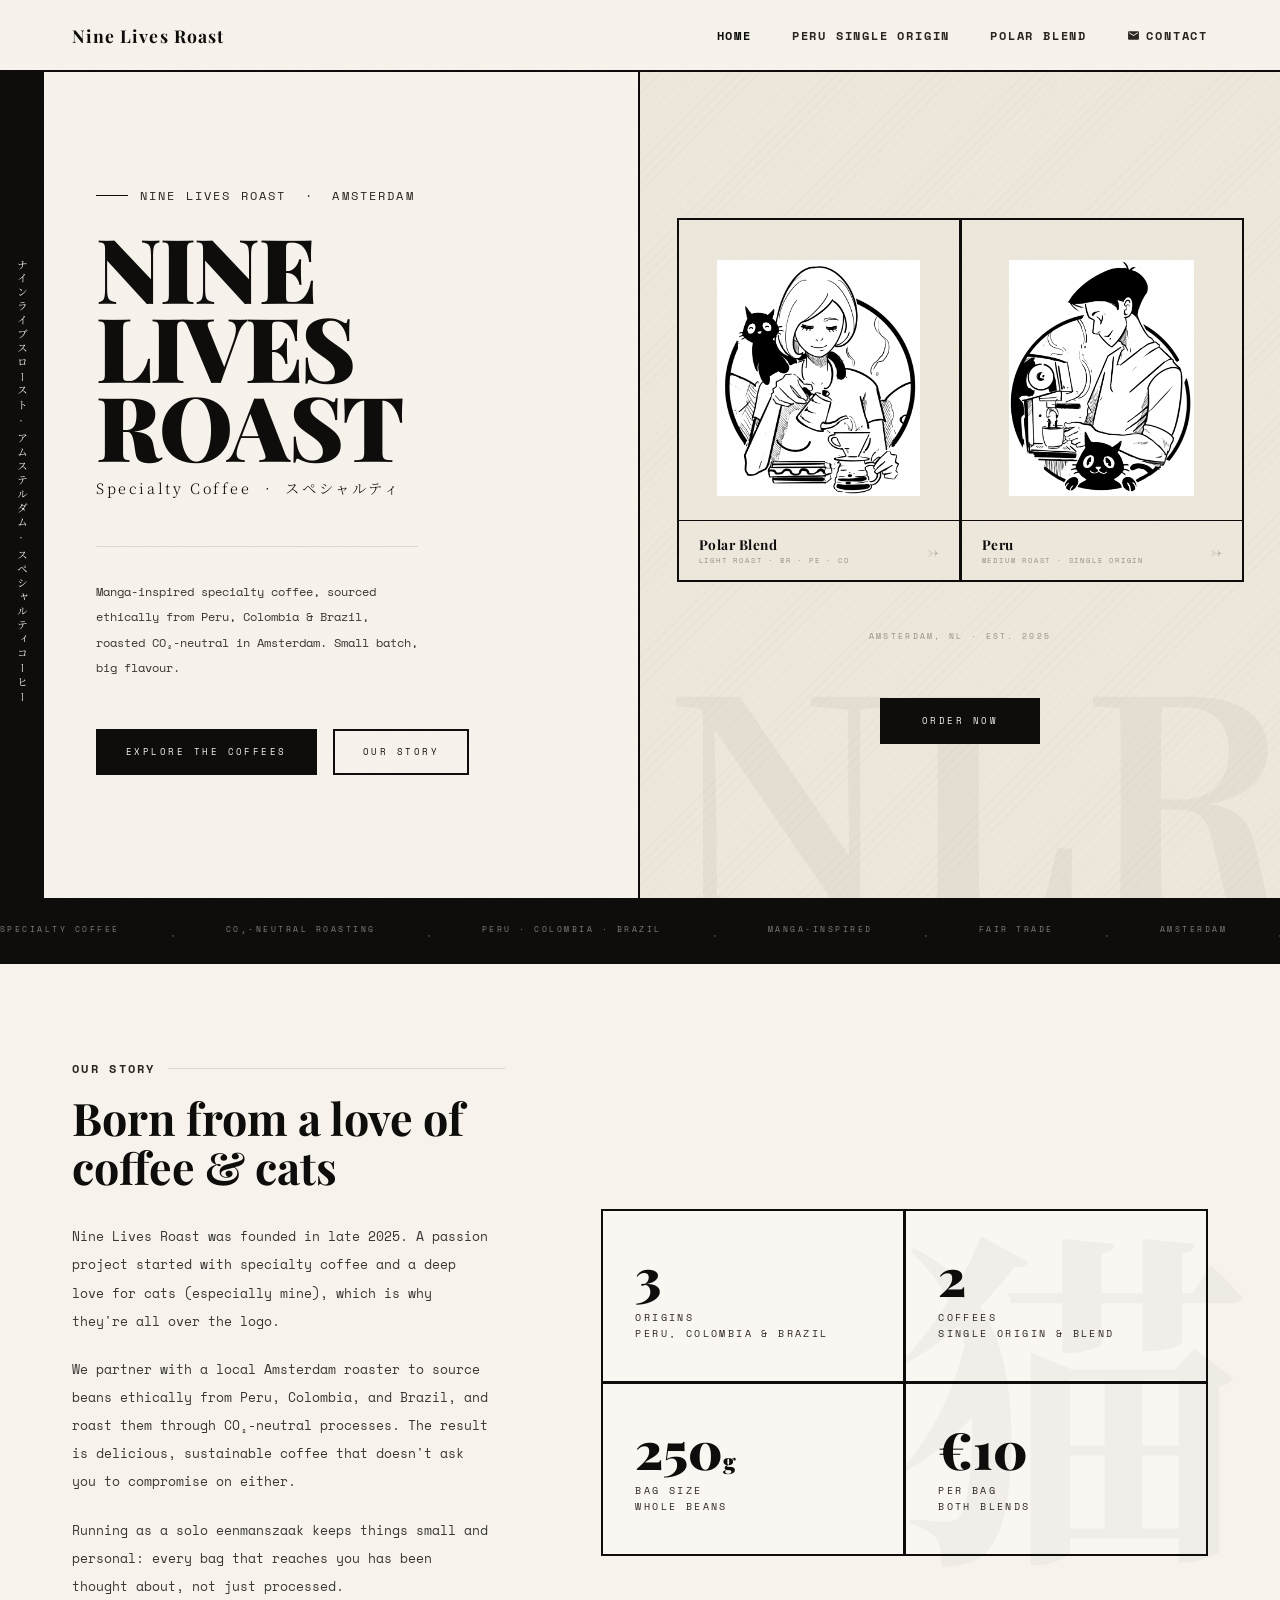
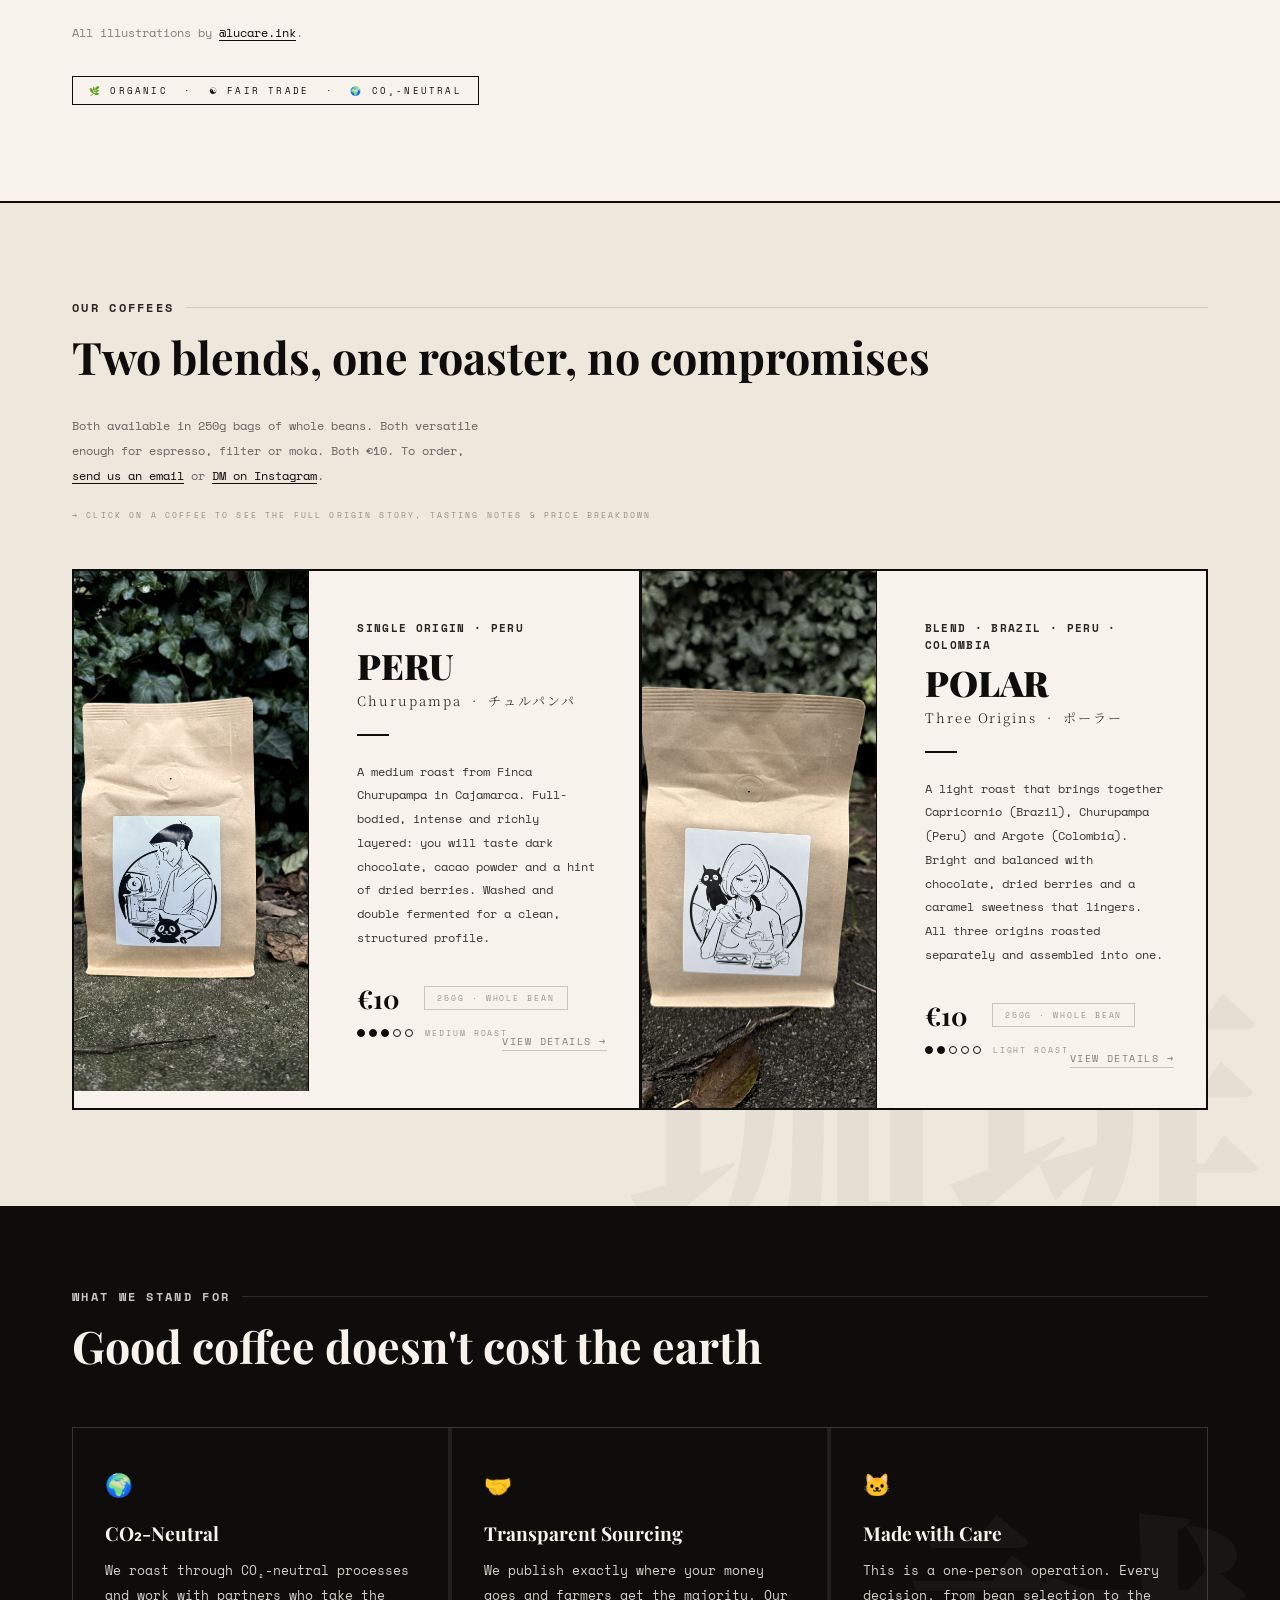
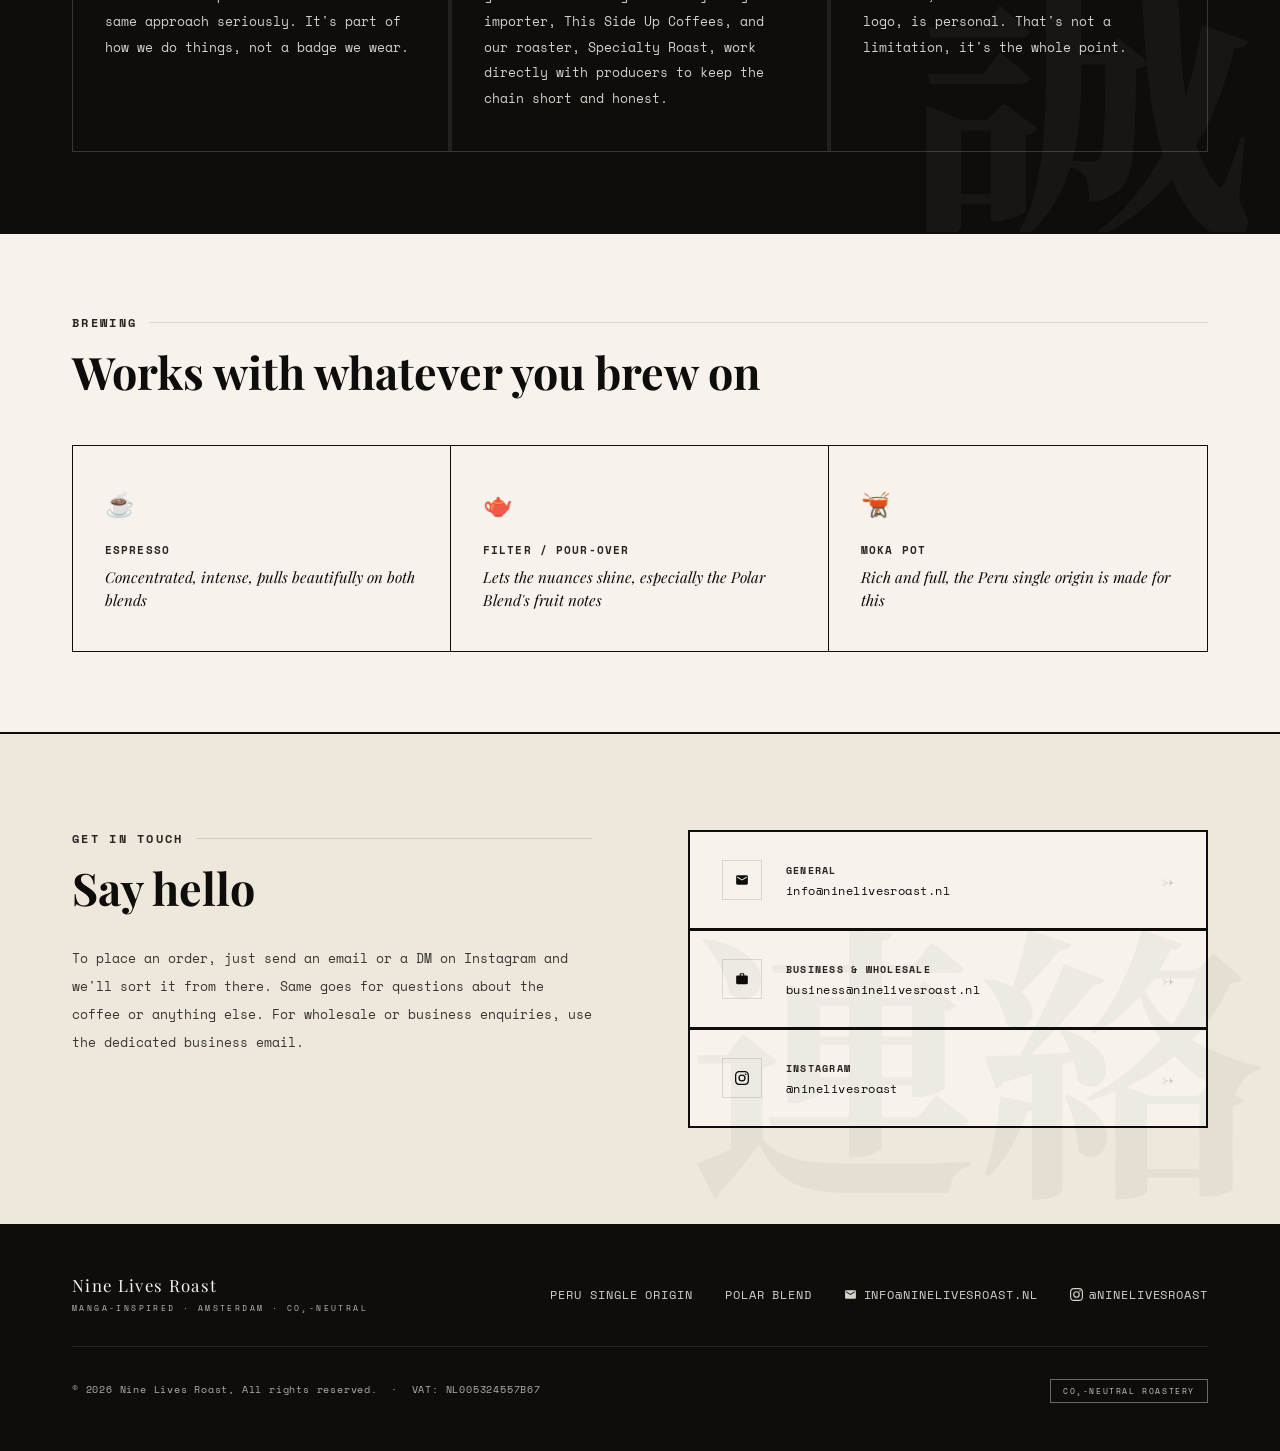
==== index.html @ 4fb57a5f "First resources and website pages" ====
<!DOCTYPE html>
<html lang="en">
<head>
  <meta charset="UTF-8" />
  <meta name="viewport" content="width=device-width, initial-scale=1.0" />
  <title>Nine Lives Roast — Specialty Coffee · Amsterdam</title>
  <link href="https://fonts.googleapis.com/css2?family=Playfair+Display:ital,wght@0,700;0,900;1,700&family=Space+Mono:wght@400;700&family=Noto+Serif+JP:wght@300;400;700&display=swap" rel="stylesheet" />
  <style>
    :root {
      --ink:        #0f0d0b;
      --ink-mid:    #2a2520;
      --paper:      #f7f3ec;
      --paper-warm: #ede7dc;
      --panel-bg:   #faf7f2;
      --rule-lt:    rgba(15,13,11,.12);
      --muted:      rgba(15,13,11,.4);
    }

    *, *::before, *::after { box-sizing: border-box; margin: 0; padding: 0; }

    html { scroll-behavior: smooth; }

    body {
      background: var(--paper);
      color: var(--ink);
      font-family: "Space Mono", monospace;
      overflow-x: hidden;
    }

    /* grain overlay */
    body::after {
      content: "";
      position: fixed; inset: 0; pointer-events: none; z-index: 9999;
      background-image: url("data:image/svg+xml,%3Csvg viewBox='0 0 300 300' xmlns='http://www.w3.org/2000/svg'%3E%3Cfilter id='n'%3E%3CfeTurbulence type='fractalNoise' baseFrequency='0.75' numOctaves='4' stitchTiles='stitch'/%3E%3C/filter%3E%3Crect width='100%25' height='100%25' filter='url(%23n)' opacity='0.04'/%3E%3C/svg%3E");
      opacity: .5; mix-blend-mode: multiply;
    }

    /* ══════════════════════════════════
       NAV
    ══════════════════════════════════ */
    nav {
      position: fixed; top: 0; left: 0; right: 0;
      z-index: 1000;
      background: var(--paper);
      border-bottom: 2px solid var(--ink);
      display: flex; align-items: center; justify-content: space-between;
      padding: 0 4.5rem;
      height: 4.5rem;
    }
    .nav-brand {
      font-family: "Playfair Display", serif;
      font-size: 1.1rem; font-weight: 700;
      letter-spacing: .06em; color: var(--ink);
      text-decoration: none;
    }
    .nav-links {
      display: flex; gap: 2.5rem; align-items: center;
    }
    .nav-link {
      font-size: .75rem; letter-spacing: .15em;
      text-transform: uppercase; color: var(--ink-mid);
      font-weight: 700;
      text-decoration: none;
      transition: color .2s;
      display: flex; align-items: center; gap: .4rem;
    }
    .nav-link:hover { color: var(--ink); }
    .nav-link.active { color: var(--ink); }
    .nav-link svg { width: 13px; height: 13px; fill: currentColor; }

    /* ══════════════════════════════════
       HERO
    ══════════════════════════════════ */
    .hero {
      margin-top: 4rem;
      position: relative;
      min-height: calc(100vh - 4rem);
      display: grid;
      grid-template-columns: 1fr 1fr;
      overflow: hidden;
      border-bottom: 2px solid var(--ink);
    }

    .hero-left {
      position: relative;
      background: var(--paper);
      display: flex;
      flex-direction: column;
      justify-content: center;
      padding: 5rem 3rem 5rem 6rem;
      z-index: 2;
      border-right: 2px solid var(--ink);
    }

    .jp-strip {
      position: absolute;
      top: 0; left: 0; bottom: 0;
      width: 2.75rem;
      background: var(--ink);
      display: flex;
      align-items: center;
      justify-content: center;
      writing-mode: vertical-rl;
      font-family: "Noto Serif JP", serif;
      font-size: .68rem;
      letter-spacing: .28em;
      color: var(--paper);
      z-index: 3;
    }

    .brand-tag {
      font-size: .75rem; letter-spacing: .18em;
      text-transform: uppercase;
      color: var(--ink-mid);
      display: flex; align-items: center; gap: .75rem;
      margin-bottom: 1.5rem;
    }
    .brand-tag::before {
      content: "";
      display: inline-block;
      width: 2rem; height: 1px;
      background: var(--ink);
    }

    .hero-title {
      font-family: "Playfair Display", serif;
      font-size: clamp(3.5rem, 7vw, 6.5rem);
      font-weight: 900;
      line-height: .88;
      letter-spacing: -.02em;
      color: var(--ink);
      margin-bottom: .75rem;
    }

    .hero-subtitle {
      font-family: "Noto Serif JP", serif;
      font-size: .9rem;
      font-weight: 300;
      color: var(--ink);
      letter-spacing: .18em;
      margin-bottom: 3rem;
    }

    .hero-intro {
      font-size: .76rem;
      line-height: 2.1;
      color: rgba(15,13,11,.82);
      max-width: 46ch;
      margin-bottom: 3rem;
      border-top: 1px solid var(--rule-lt);
      padding-top: 2rem;
    }

    .hero-cta-row {
      display: flex; gap: 1rem; align-items: center;
    }
    .btn-primary {
      display: inline-flex; align-items: center; gap: .5rem;
      background: var(--ink); color: var(--paper);
      font-family: "Space Mono", monospace;
      font-size: .55rem; letter-spacing: .28em;
      text-transform: uppercase; text-decoration: none;
      padding: .9rem 1.75rem;
      transition: background .2s, color .2s;
      border: 2px solid var(--ink);
    }
    .btn-primary:hover { background: transparent; color: var(--ink); }
    .btn-secondary {
      display: inline-flex; align-items: center; gap: .5rem;
      background: transparent; color: var(--ink);
      font-family: "Space Mono", monospace;
      font-size: .55rem; letter-spacing: .28em;
      text-transform: uppercase; text-decoration: none;
      padding: .9rem 1.75rem;
      transition: background .2s, color .2s;
      border: 2px solid var(--ink);
    }
    .btn-secondary:hover { background: var(--ink); color: var(--paper); }

    /* hero right — logo display */
    .hero-right {
      position: relative;
      background: var(--paper-warm);
      display: flex;
      align-items: center;
      justify-content: center;
      overflow: hidden;
    }
    .hero-right::after {
      content: "";
      position: absolute; inset: 0;
      background: repeating-linear-gradient(
        -45deg,
        transparent, transparent 6px,
        rgba(15,13,11,.02) 6px, rgba(15,13,11,.02) 7px
      );
      pointer-events: none;
    }
    .hero-logo-wrap {
      position: relative; z-index: 2;
      display: flex; flex-direction: column;
      align-items: center; gap: 3rem;
    }
    .logo-pair {
      display: flex; gap: 3px;
      background: var(--ink);
      border: 2px solid var(--ink);
    }
    .logo-cell {
      background: var(--paper-warm);
      display: flex; flex-direction: column;
      align-items: center;
      width: 280px;
    }
    .logo-cell-img {
      padding: 2.5rem 2rem 1.5rem;
      display: flex; align-items: center; justify-content: center;
      width: 100%; height: 300px;
    }
    .logo-cell img {
      width: 100%; height: 100%;
      object-fit: contain;
      filter: contrast(1.1);
    }
    .logo-cell-footer {
      width: 100%;
      border-top: 1.5px solid var(--ink);
      padding: .85rem 1.25rem;
      display: flex; align-items: center; justify-content: space-between;
      text-decoration: none;
      background: var(--paper-warm);
      transition: background .2s;
    }
    .logo-cell-footer:hover { background: var(--paper); }
    .logo-cell-name {
      font-family: "Playfair Display", serif;
      font-size: .85rem; font-weight: 700;
      color: var(--ink); letter-spacing: .04em;
    }
    .logo-cell-sub {
      font-size: .45rem; letter-spacing: .25em;
      text-transform: uppercase; color: var(--muted);
      margin-top: .15rem;
    }
    .logo-cell-arrow {
      font-family: "Playfair Display", serif;
      font-size: 1.1rem; color: rgba(15,13,11,.25);
      transition: color .2s, transform .2s;
    }
    .logo-cell-footer:hover .logo-cell-arrow { color: var(--ink); transform: translateX(3px); }
    .hero-stamp {
      font-size: .48rem; letter-spacing: .3em;
      text-transform: uppercase; color: var(--muted);
      text-align: center;
    }

    /* big background text */
    .hero-bg-text {
      position: absolute;
      bottom: -2rem; right: -1rem;
      font-family: "Noto Serif JP", serif;
      font-size: 18rem; font-weight: 700;
      color: rgba(15,13,11,.04);
      line-height: 1; pointer-events: none;
      white-space: nowrap;
    }

    /* ══════════════════════════════════
       PHILOSOPHY STRIP
    ══════════════════════════════════ */
    .philosophy-strip {
      background: var(--ink);
      border-bottom: 2px solid var(--ink);
      overflow: hidden;
      white-space: nowrap;
      padding: .9rem 0;
      position: relative;
    }
    .marquee-track {
      display: inline-flex; gap: 3rem;
      animation: marquee 22s linear infinite;
    }
    .marquee-item {
      font-size: .52rem; letter-spacing: .3em;
      text-transform: uppercase;
      color: rgba(247,243,236,.5);
      flex-shrink: 0;
    }
    .marquee-dot {
      color: rgba(247,243,236,.2);
    }
    @keyframes marquee {
      from { transform: translateX(0); }
      to   { transform: translateX(-50%); }
    }

    /* ══════════════════════════════════
       ABOUT SECTION
    ══════════════════════════════════ */
    .about-section {
      background: var(--paper);
      padding: 6rem 4.5rem;
      display: grid;
      grid-template-columns: 1fr 1.4fr;
      gap: 6rem; align-items: center;
      border-bottom: 2px solid var(--ink);
      position: relative; overflow: hidden;
    }
    .about-section::before {
      content: "猫";
      position: absolute; right: 2rem; top: 50%;
      transform: translateY(-50%);
      font-family: "Noto Serif JP", serif;
      font-size: 22rem; font-weight: 700;
      color: rgba(15,13,11,.035);
      pointer-events: none; line-height: 1;
    }
    .section-eyebrow {
      font-size: .72rem; letter-spacing: .2em; text-transform: uppercase; color: var(--ink-mid); font-weight: 700;
      margin-bottom: 1rem;
      display: flex; align-items: center; gap: .75rem;
    }
    .section-eyebrow::after {
      content: ""; flex: 1; height: 1px;
      background: var(--rule-lt);
    }
    .section-title {
      font-family: "Playfair Display", serif;
      font-size: clamp(1.8rem, 3.5vw, 3rem);
      font-weight: 700;
      color: var(--ink);
      margin-bottom: 2rem;
      line-height: 1.1;
    }
    .about-text p {
      font-size: .8rem; line-height: 2.2;
      color: rgba(15,13,11,.82); max-width: 52ch;
    }
    .about-text p + p { margin-top: 1.25rem; }
    .about-badge {
      display: inline-flex; gap: .5rem; align-items: center;
      border: 1.5px solid var(--ink);
      padding: .45rem 1rem;
      font-size: .55rem; letter-spacing: .25em;
      text-transform: uppercase; color: var(--ink); margin-top: 2rem;
    }

    /* stats panel */
    .about-stats {
      display: grid;
      grid-template-columns: 1fr 1fr;
      gap: 3px;
      background: var(--ink);
      border: 2px solid var(--ink);
    }
    .stat-cell {
      background: var(--panel-bg);
      padding: 2.5rem 2rem;
      transition: background .2s;
    }
    .stat-cell:hover { background: var(--paper-warm); }
    .stat-num {
      font-family: "Playfair Display", serif;
      font-size: 3.2rem; font-weight: 900;
      color: var(--ink); line-height: 1; margin-bottom: .5rem;
    }
    .stat-num span { font-size: 1.4rem; }
    .stat-label {
      font-size: .52rem; letter-spacing: .25em;
      text-transform: uppercase; color: var(--ink-mid); line-height: 1.6; font-size: .6rem;
    }

    /* ══════════════════════════════════
       PRODUCTS SECTION
    ══════════════════════════════════ */
    .products-section {
      background: var(--paper-warm);
      padding: 6rem 4.5rem;
      border-bottom: 2px solid var(--ink);
      position: relative; overflow: hidden;
    }
    .products-section::before {
      content: "珈琲";
      position: absolute; right: 1rem; bottom: -3rem;
      font-family: "Noto Serif JP", serif;
      font-size: 20rem; font-weight: 700;
      color: rgba(15,13,11,.04);
      pointer-events: none; line-height: 1;
    }
    .products-grid {
      display: grid;
      grid-template-columns: 1fr 1fr;
      gap: 3px;
      background: var(--ink);
      border: 2px solid var(--ink);
      margin-top: 3rem;
    }
    .product-card {
      background: var(--paper);
      transition: background .2s;
      text-decoration: none; color: inherit;
      display: block;
      position: relative; overflow: hidden;
    }
    .product-card:hover { background: var(--panel-bg); }
    .product-card-inner {
      display: grid;
      grid-template-columns: 1fr 1.4fr;
    }
    .product-bag {
      border-right: 1.5px solid var(--ink);
      overflow: hidden;
    }
    .product-bag img {
      width: 100%; height: 100%;
      object-fit: cover;
      filter: saturate(0.7) sepia(0.3) contrast(1.1) brightness(1.0);
      display: block;
      transition: transform 6s ease;
    }
    .product-card:hover .product-bag img { transform: scale(1.04); }
    .product-info {
      padding: 3rem 2.5rem 3rem 3rem;
      position: relative;
    }
    .product-info::after {
      content: "View details →";
      position: absolute; bottom: 2.5rem; right: 2rem;
      font-family: "Space Mono", monospace;
      font-size: .6rem; letter-spacing: .15em;
      text-transform: uppercase;
      color: rgba(15,13,11,.5);
      border-bottom: 1.5px solid rgba(15,13,11,.2);
      padding-bottom: 2px;
      transition: color .2s, transform .2s, border-color .2s;
    }
    .product-card:hover .product-info::after { color: var(--ink); transform: translateX(4px); border-color: var(--ink); }
    .product-label {
      font-size: .7rem; letter-spacing: .12em;
      text-transform: uppercase; color: var(--ink-mid); margin-bottom: .75rem; font-weight: 700;
    }
    .product-name {
      font-family: "Playfair Display", serif;
      font-size: 2.2rem; font-weight: 900;
      color: var(--ink); line-height: 1; margin-bottom: .5rem;
    }
    .product-sub {
      font-family: "Noto Serif JP", serif;
      font-size: .82rem; font-weight: 300;
      color: var(--ink-mid); letter-spacing: .15em; margin-bottom: 1.5rem;
    }
    .product-divider {
      width: 2rem; height: 2px;
      background: var(--ink); margin-bottom: 1.5rem;
    }
    .product-desc {
      font-size: .74rem; line-height: 2.0;
      color: rgba(15,13,11,.82); max-width: 40ch; margin-bottom: 2rem;
    }
    .product-meta-row {
      display: flex; gap: 1.5rem; align-items: center;
    }
    .product-price {
      font-family: "Playfair Display", serif;
      font-size: 1.6rem; font-weight: 700; color: var(--ink);
    }
    .product-tag {
      font-size: .48rem; letter-spacing: .25em;
      text-transform: uppercase; color: var(--muted);
      border: 1px solid rgba(15,13,11,.2);
      padding: .3rem .75rem;
    }
    .roast-pip {
      display: inline-flex; gap: 4px; align-items: center; margin-top: .75rem;
    }
    .pip {
      width: 8px; height: 8px; border-radius: 50%;
      border: 1.5px solid var(--ink);
    }
    .pip.filled { background: var(--ink); }
    .roast-label {
      font-size: .48rem; letter-spacing: .25em;
      text-transform: uppercase; color: var(--muted);
      margin-left: .5rem;
    }

    /* ══════════════════════════════════
       VALUES STRIP (dark)
    ══════════════════════════════════ */
    .values-section {
      background: var(--ink);
      padding: 5rem 4.5rem;
      border-bottom: 2px solid var(--ink);
      position: relative; overflow: hidden;
    }
    .values-section::before {
      content: "誠";
      position: absolute; right: 1.5rem; bottom: -5rem;
      font-family: "Noto Serif JP", serif;
      font-size: 22rem; font-weight: 700;
      color: rgba(247,243,236,.04); pointer-events: none;
    }
    .values-section .section-eyebrow { color: rgba(247,243,236,.8); }
    .values-section .section-eyebrow::after { background: rgba(247,243,236,.12); }
    .values-section .section-title { color: var(--paper); margin-bottom: 3.5rem; }
    .values-grid {
      display: grid;
      grid-template-columns: repeat(3, 1fr);
      gap: 3px;
      background: rgba(247,243,236,.08);
      border: 1px solid rgba(247,243,236,.1);
    }
    .value-cell {
      background: var(--ink);
      padding: 2.5rem 2rem;
      border-right: 1px solid rgba(247,243,236,.08);
      transition: background .2s;
    }
    .value-cell:last-child { border-right: none; }
    .value-cell:hover { background: rgba(247,243,236,.04); }
    .value-icon {
      font-size: 1.4rem; margin-bottom: 1.2rem; display: block;
    }
    .value-name {
      font-family: "Playfair Display", serif;
      font-size: 1.2rem; font-weight: 700;
      color: var(--paper); margin-bottom: .75rem;
    }
    .value-desc {
      font-size: .8rem; line-height: 2.0;
      color: rgba(247,243,236,.85);
    }

    /* ══════════════════════════════════
       METHODS SECTION
    ══════════════════════════════════ */
    .methods-section {
      background: var(--paper);
      padding: 5rem 4.5rem;
      border-bottom: 2px solid var(--ink);
    }
    .methods-grid {
      display: grid;
      grid-template-columns: repeat(3, 1fr);
      border: 1.5px solid var(--ink);
      margin-top: 3rem;
    }
    .method-card {
      padding: 2.5rem 2rem;
      border-right: 1.5px solid var(--ink);
      transition: background .2s;
    }
    .method-card:last-child { border-right: none; }
    .method-card:hover { background: var(--paper-warm); }
    .method-icon { font-size: 1.5rem; margin-bottom: 1.2rem; display: block; }
    .method-name {
      font-size: .7rem; letter-spacing: .1em; text-transform: uppercase; color: var(--ink-mid); margin-bottom: .5rem; font-weight: 700;
    }
    .method-desc {
      font-family: "Playfair Display", serif;
      font-style: italic; font-size: .95rem;
      color: var(--ink); line-height: 1.5;
    }

    /* ══════════════════════════════════
       CONTACT SECTION
    ══════════════════════════════════ */
    .contact-section {
      background: var(--paper-warm);
      padding: 6rem 4.5rem;
      display: grid;
      grid-template-columns: 1fr 1fr;
      gap: 6rem; align-items: start;
      border-bottom: 2px solid var(--ink);
      position: relative; overflow: hidden;
    }
    .contact-section::before {
      content: "連絡";
      position: absolute; right: 1rem; bottom: -2rem;
      font-family: "Noto Serif JP", serif;
      font-size: 18rem; font-weight: 700;
      color: rgba(15,13,11,.04); pointer-events: none;
    }
    .contact-text p {
      font-size: .8rem; line-height: 2.2;
      color: rgba(15,13,11,.82);
    }
    .contact-links {
      display: flex; flex-direction: column; gap: 3px;
      background: var(--ink);
      border: 2px solid var(--ink);
    }
    .contact-link-row {
      background: var(--paper);
      padding: 1.75rem 2rem;
      display: flex; align-items: center; gap: 1.5rem;
      text-decoration: none; color: inherit;
      transition: background .2s;
    }
    .contact-link-row:hover { background: var(--panel-bg); }
    .contact-link-icon {
      width: 2.5rem; height: 2.5rem;
      display: flex; align-items: center; justify-content: center;
      border: 1.5px solid var(--rule-lt);
      flex-shrink: 0;
    }
    .contact-link-icon svg { width: 14px; height: 14px; fill: var(--ink); }
    .contact-link-label {
      font-size: .65rem; letter-spacing: .12em;
      text-transform: uppercase; color: var(--ink-mid); margin-bottom: .25rem; font-weight: 700;
    }
    .contact-link-val {
      font-size: .72rem; color: var(--ink); letter-spacing: .04em;
    }
    .contact-link-arrow {
      margin-left: auto;
      font-family: "Playfair Display", serif;
      font-size: 1.2rem; color: rgba(15,13,11,.2);
      transition: color .2s, transform .2s;
    }
    .contact-link-row:hover .contact-link-arrow { color: var(--ink); transform: translateX(4px); }

    /* ══════════════════════════════════
       FOOTER
    ══════════════════════════════════ */
    footer {
      background: var(--ink);
      padding: 3rem 4.5rem;
    }
    .footer-top {
      display: flex;
      justify-content: space-between;
      align-items: center;
      padding-bottom: 2rem;
      border-bottom: 1px solid rgba(247,243,236,.1);
      margin-bottom: 2rem;
    }
    .footer-brand {
      font-family: "Playfair Display", serif;
      font-size: 1.05rem;
      letter-spacing: .08em;
      color: var(--paper);
    }
    .footer-sub {
      font-size: .5rem; letter-spacing: .3em;
      text-transform: uppercase;
      color: rgba(247,243,236,.75); margin-top: .35rem;
    }
    .footer-links {
      display: flex; gap: 2rem; align-items: center;
    }
    .footer-link {
      font-size: .72rem; letter-spacing: .08em;
      color: rgba(247,243,236,.85);
      text-decoration: none;
      display: flex; align-items: center; gap: .4rem;
      transition: color .2s;
      text-transform: uppercase;
    }
    .footer-link:hover { color: var(--paper); }
    .footer-link svg { width: 13px; height: 13px; fill: currentColor; flex-shrink: 0; }
    .footer-bottom {
      display: flex;
      justify-content: space-between;
      align-items: center;
    }
    .footer-legal {
      font-size: .5rem; letter-spacing: .08em;
      color: rgba(247,243,236,.7); line-height: 1.9; font-size: .62rem;
    }
    .co2-badge {
      font-size: .5rem; letter-spacing: .2em;
      text-transform: uppercase;
      color: rgba(247,243,236,.8);
      border: 1px solid rgba(247,243,236,.4);
      padding: .3rem .75rem;
    }

    /* ══════════════════════════════════
       RESPONSIVE
    ══════════════════════════════════ */
    @media (max-width: 900px) {
      nav { padding: 0 1.5rem; }
      .hero { grid-template-columns: 1fr; min-height: auto; }
      .hero-right { height: 70vw; }
      .hero-left { padding: 3rem 2rem 3rem 4.5rem; border-right: none; border-bottom: 2px solid var(--ink); }
      .logo-pair { flex-direction: column; }
      .logo-cell { width: 100%; height: 200px; }
      .about-section { grid-template-columns: 1fr; gap: 3rem; padding: 4rem 2rem; }
      .about-stats { grid-template-columns: 1fr 1fr; }
      .products-grid { grid-template-columns: 1fr; }
      .values-grid { grid-template-columns: 1fr; }
      .values-section { padding: 4rem 2rem; }
      .value-cell { border-right: none; border-bottom: 1px solid rgba(247,243,236,.08); }
      .methods-section { padding: 4rem 2rem; }
      .methods-grid { grid-template-columns: 1fr; }
      .method-card { border-right: none; border-bottom: 1.5px solid var(--ink); }
      .method-card:last-child { border-bottom: none; }
      .contact-section { grid-template-columns: 1fr; gap: 3rem; padding: 4rem 2rem; }
      .products-section { padding: 4rem 2rem; }
      .footer-top { flex-direction: column; gap: 1.5rem; text-align: center; }
      .footer-bottom { flex-direction: column; gap: 1rem; text-align: center; }
    }

    /* ══════════════════════════════════
       ANIMATIONS
    ══════════════════════════════════ */
    @keyframes fadeUp {
      from { opacity: 0; transform: translateY(20px); }
      to   { opacity: 1; transform: translateY(0); }
    }
    .hero-left > * { animation: fadeUp .7s ease both; }
    .hero-left > *:nth-child(1) { animation-delay: .05s; }
    .hero-left > *:nth-child(2) { animation-delay: .15s; }
    .hero-left > *:nth-child(3) { animation-delay: .25s; }
    .hero-left > *:nth-child(4) { animation-delay: .38s; }
    .hero-left > *:nth-child(5) { animation-delay: .5s; }
    .hero-left > *:nth-child(6) { animation-delay: .62s; }
  </style>
</head>
<body>

<!-- ═══ NAV ═════════════════════════════════════════════ -->
<nav>
  <a href="index.html" class="nav-brand">Nine Lives Roast</a>
  <div class="nav-links">
    <a href="index.html" class="nav-link active">Home</a>
    <a href="nlr-peru-passport.html" class="nav-link">Peru Single Origin</a>
    <a href="nlr-polar-blend.html" class="nav-link">Polar Blend</a>
    <a href="#contact" class="nav-link">
      <svg viewBox="0 0 24 24"><path d="M20 4H4c-1.1 0-2 .9-2 2v12c0 1.1.9 2 2 2h16c1.1 0 2-.9 2-2V6c0-1.1-.9-2-2-2zm0 4l-8 5-8-5V6l8 5 8-5v2z"/></svg>
      Contact
    </a>
  </div>
</nav>

<!-- ═══ HERO ═════════════════════════════════════════════ -->
<section class="hero">
  <div class="jp-strip">ナインライブスロースト · アムステルダム · スペシャルティコーヒー</div>

  <div class="hero-left">
    <div class="brand-tag">Nine Lives Roast &nbsp;·&nbsp; Amsterdam</div>
    <h1 class="hero-title">NINE<br>LIVES<br>ROAST</h1>
    <p class="hero-subtitle">Specialty Coffee &nbsp;·&nbsp; スペシャルティ</p>

    <p class="hero-intro">
      Manga-inspired specialty coffee, sourced ethically from Peru, Colombia & Brazil,
      roasted CO₂-neutral in Amsterdam. Small batch, big flavour.
    </p>

    <div class="hero-cta-row">
      <a href="#products" class="btn-primary">Explore the coffees</a>
      <a href="#about" class="btn-secondary">Our story</a>
    </div>
  </div>

  <div class="hero-right">
    <div class="hero-bg-text">NLR</div>
    <div class="hero-logo-wrap">
      <div class="logo-pair">
        <div class="logo-cell">
          <div class="logo-cell-img">
            <img src="label_lightroast.png" alt="Nine Lives Roast — Polar Blend label" />
          </div>
          <a href="#products" class="logo-cell-footer">
            <div>
              <div class="logo-cell-name">Polar Blend</div>
              <div class="logo-cell-sub">Light Roast · BR · PE · CO</div>
            </div>
            <span class="logo-cell-arrow">→</span>
          </a>
        </div>
        <div class="logo-cell">
          <div class="logo-cell-img">
            <img src="label_peru.png" alt="Nine Lives Roast — Peru label" />
          </div>
          <a href="#products" class="logo-cell-footer">
            <div>
              <div class="logo-cell-name">Peru</div>
              <div class="logo-cell-sub">Medium Roast · Single Origin</div>
            </div>
            <span class="logo-cell-arrow">→</span>
          </a>
        </div>
      </div>
      <div class="hero-stamp">Amsterdam, NL · Est. 2025</div>
      <a href="#contact" class="btn-primary" style="font-size:.55rem; letter-spacing:.28em; padding:.9rem 2.5rem; margin-top:.5rem;">Order now</a>
    </div>
  </div>
</section>

<!-- ═══ MARQUEE ══════════════════════════════════════════ -->
<div class="philosophy-strip">
  <div class="marquee-track">
    <!-- repeated for seamless loop -->
    <span class="marquee-item">Specialty Coffee</span>
    <span class="marquee-dot">·</span>
    <span class="marquee-item">CO₂-Neutral Roasting</span>
    <span class="marquee-dot">·</span>
    <span class="marquee-item">Peru · Colombia · Brazil</span>
    <span class="marquee-dot">·</span>
    <span class="marquee-item">Manga-Inspired</span>
    <span class="marquee-dot">·</span>
    <span class="marquee-item">Fair Trade</span>
    <span class="marquee-dot">·</span>
    <span class="marquee-item">Amsterdam</span>
    <span class="marquee-dot">·</span>
    <span class="marquee-item">Organic</span>
    <span class="marquee-dot">·</span>
    <span class="marquee-item">Small Batch</span>
    <span class="marquee-dot">·</span>
    <span class="marquee-item">スペシャルティコーヒー</span>
    <span class="marquee-dot">·</span>
    <span class="marquee-item">Specialty Coffee</span>
    <span class="marquee-dot">·</span>
    <span class="marquee-item">CO₂-Neutral Roasting</span>
    <span class="marquee-dot">·</span>
    <span class="marquee-item">Peru · Colombia · Brazil</span>
    <span class="marquee-dot">·</span>
    <span class="marquee-item">Manga-Inspired</span>
    <span class="marquee-dot">·</span>
    <span class="marquee-item">Fair Trade</span>
    <span class="marquee-dot">·</span>
    <span class="marquee-item">Amsterdam</span>
    <span class="marquee-dot">·</span>
    <span class="marquee-item">Organic</span>
    <span class="marquee-dot">·</span>
    <span class="marquee-item">Small Batch</span>
    <span class="marquee-dot">·</span>
    <span class="marquee-item">スペシャルティコーヒー</span>
    <span class="marquee-dot">·</span>
  </div>
</div>

<!-- ═══ ABOUT ════════════════════════════════════════════ -->
<section class="about-section" id="about">
  <div class="about-text">
    <div class="section-eyebrow">Our Story</div>
    <h2 class="section-title">Born from a love of coffee &amp; cats</h2>
    <p>Nine Lives Roast was founded in late 2025. A passion project started with specialty coffee and a deep love for cats (especially mine), which is why they're all over the logo.</p>
    <p>We partner with a local Amsterdam roaster to source beans ethically from Peru, Colombia, and Brazil, and roast them through CO₂-neutral processes. The result is delicious, sustainable coffee that doesn't ask you to compromise on either.</p>
    <p>Running as a solo eenmanszaak keeps things small and personal: every bag that reaches you has been thought about, not just processed.</p>
    <p style="font-size:.72rem; line-height:2.0; color:rgba(15,13,11,.5);">All illustrations by <a href="https://www.instagram.com/lucare.ink/" target="_blank" rel="noopener" style="color:var(--ink); text-decoration:underline; text-underline-offset:3px;">@lucare.ink</a>.</p>
    <div class="about-badge">🌿 Organic &nbsp;·&nbsp; ☯ Fair Trade &nbsp;·&nbsp; 🌍 CO₂-Neutral</div>
  </div>

  <div class="about-stats">
    <div class="stat-cell">
      <div class="stat-num">3<span></span></div>
      <div class="stat-label">Origins<br>Peru, Colombia &amp; Brazil</div>
    </div>
    <div class="stat-cell">
      <div class="stat-num">2<span></span></div>
      <div class="stat-label">Coffees<br>Single origin &amp; blend</div>
    </div>
    <div class="stat-cell">
      <div class="stat-num">250<span>g</span></div>
      <div class="stat-label">Bag size<br>Whole beans</div>
    </div>
    <div class="stat-cell">
      <div class="stat-num">€10<span></span></div>
      <div class="stat-label">Per bag<br>Both blends</div>
    </div>
  </div>
</section>

<!-- ═══ PRODUCTS ══════════════════════════════════════════ -->
<section class="products-section" id="products">
  <div class="section-eyebrow">Our Coffees</div>
  <h2 class="section-title">Two blends, one roaster, no compromises</h2>
  <p style="font-size:.78rem; line-height:2.0; color:rgba(15,13,11,.6); max-width:58ch;">Both available in 250g bags of whole beans. Both versatile enough for espresso, filter or moka. Both €10. To order, <a href="mailto:info@ninelivesroast.nl" style="color:var(--ink); text-decoration:underline; text-underline-offset:3px;">send us an email</a> or <a href="https://www.instagram.com/ninelivesroast" target="_blank" rel="noopener" style="color:var(--ink); text-decoration:underline; text-underline-offset:3px;">DM on Instagram</a>.</p>

  <div style="font-size:.48rem; letter-spacing:.28em; text-transform:uppercase; color:var(--muted); margin-top:1.25rem;">
    → Click on a coffee to see the full origin story, tasting notes &amp; price breakdown
  </div>

  <div class="products-grid">

    <a href="nlr-peru-passport-v6.html" class="product-card">
      <div class="product-card-inner">
        <div class="product-bag">
          <img src="peru_bag.jpeg" alt="Peru Single Origin bag" />
        </div>
        <div class="product-info">
          <div class="product-label">Single Origin · Peru</div>
          <div class="product-name">PERU</div>
          <div class="product-sub">Churupampa &nbsp;·&nbsp; チュルパンパ</div>
          <div class="product-divider"></div>
          <div class="product-desc">
            A medium roast from Finca Churupampa in Cajamarca. Full-bodied, intense and richly layered: you will taste
            dark chocolate, cacao powder and a hint of dried berries. Washed and double fermented
            for a clean, structured profile.
          </div>
          <div class="product-meta-row">
            <div class="product-price">€10</div>
            <div class="product-tag">250g · Whole Bean</div>
          </div>
          <div class="roast-pip">
            <span class="pip filled"></span>
            <span class="pip filled"></span>
            <span class="pip filled"></span>
            <span class="pip"></span>
            <span class="pip"></span>
            <span class="roast-label">Medium Roast</span>
          </div>
        </div>
      </div>
    </a>

    <a href="nlr-polar-blend-v6.html" class="product-card">
      <div class="product-card-inner">
        <div class="product-bag">
          <img src="polar_bag.jpeg" alt="Polar Blend bag" />
        </div>
        <div class="product-info">
          <div class="product-label">Blend · Brazil · Peru · Colombia</div>
          <div class="product-name">POLAR</div>
          <div class="product-sub">Three Origins &nbsp;·&nbsp; ポーラー</div>
          <div class="product-divider"></div>
          <div class="product-desc">
            A light roast that brings together Capricornio (Brazil), Churupampa (Peru) and Argote (Colombia).
            Bright and balanced with chocolate, dried berries and a caramel sweetness that lingers.
            All three origins roasted separately and assembled into one.
          </div>
          <div class="product-meta-row">
            <div class="product-price">€10</div>
            <div class="product-tag">250g · Whole Bean</div>
          </div>
          <div class="roast-pip">
            <span class="pip filled"></span>
            <span class="pip filled"></span>
            <span class="pip"></span>
            <span class="pip"></span>
            <span class="pip"></span>
            <span class="roast-label">Light Roast</span>
          </div>
        </div>
      </div>
    </a>

  </div>
</section>

<!-- ═══ VALUES ════════════════════════════════════════════ -->
<section class="values-section">
  <div class="section-eyebrow">What we stand for</div>
  <h2 class="section-title">Good coffee doesn't cost the earth</h2>
  <div class="values-grid">
    <div class="value-cell">
      <span class="value-icon">🌍</span>
      <div class="value-name">CO₂-Neutral</div>
      <div class="value-desc">We roast through CO₂-neutral processes and work with partners who take the same approach seriously. It's part of how we do things, not a badge we wear.</div>
    </div>
    <div class="value-cell">
      <span class="value-icon">🤝</span>
      <div class="value-name">Transparent Sourcing</div>
      <div class="value-desc">We publish exactly where your money goes and farmers get the majority. Our importer, This Side Up Coffees, and our roaster, Specialty Roast, work directly with producers to keep the chain short and honest.</div>
    </div>
    <div class="value-cell">
      <span class="value-icon">🐱</span>
      <div class="value-name">Made with Care</div>
      <div class="value-desc">This is a one-person operation. Every decision, from bean selection to the logo, is personal. That's not a limitation, it's the whole point.</div>
    </div>
  </div>
</section>

<!-- ═══ BREWING METHODS ═══════════════════════════════════ -->
<section class="methods-section">
  <div class="section-eyebrow">Brewing</div>
  <h2 class="section-title">Works with whatever you brew on</h2>
  <div class="methods-grid">
    <div class="method-card">
      <span class="method-icon">☕</span>
      <div class="method-name">Espresso</div>
      <div class="method-desc">Concentrated, intense, pulls beautifully on both blends</div>
    </div>
    <div class="method-card">
      <span class="method-icon">🫖</span>
      <div class="method-name">Filter / Pour-over</div>
      <div class="method-desc">Lets the nuances shine, especially the Polar Blend's fruit notes</div>
    </div>
    <div class="method-card">
      <span class="method-icon">🫕</span>
      <div class="method-name">Moka Pot</div>
      <div class="method-desc">Rich and full, the Peru single origin is made for this</div>
    </div>
  </div>
</section>

<!-- ═══ CONTACT ═══════════════════════════════════════════ -->
<section class="contact-section" id="contact">
  <div class="contact-text">
    <div class="section-eyebrow">Get in touch</div>
    <h2 class="section-title">Say hello</h2>
    <p>To place an order, just send an email or a DM on Instagram and we'll sort it from there. Same goes for questions about the coffee or anything else. For wholesale or business enquiries, use the dedicated business email.</p>
  </div>

  <div class="contact-links">

    <a href="mailto:info@ninelivesroast.nl" class="contact-link-row">
      <div class="contact-link-icon">
        <svg viewBox="0 0 24 24"><path d="M20 4H4c-1.1 0-2 .9-2 2v12c0 1.1.9 2 2 2h16c1.1 0 2-.9 2-2V6c0-1.1-.9-2-2-2zm0 4l-8 5-8-5V6l8 5 8-5v2z"/></svg>
      </div>
      <div>
        <div class="contact-link-label">General</div>
        <div class="contact-link-val">info@ninelivesroast.nl</div>
      </div>
      <span class="contact-link-arrow">→</span>
    </a>

    <a href="mailto:business@ninelivesroast.nl" class="contact-link-row">
      <div class="contact-link-icon">
        <svg viewBox="0 0 24 24"><path d="M20 6H16V4c0-1.11-.89-2-2-2h-4c-1.11 0-2 .89-2 2v2H4c-1.11 0-2 .89-2 2v11c0 1.11.89 2 2 2h16c1.11 0 2-.89 2-2V8c0-1.11-.89-2-2-2zm-6 0h-4V4h4v2z"/></svg>
      </div>
      <div>
        <div class="contact-link-label">Business &amp; Wholesale</div>
        <div class="contact-link-val">business@ninelivesroast.nl</div>
      </div>
      <span class="contact-link-arrow">→</span>
    </a>

    <a href="https://www.instagram.com/ninelivesroast" target="_blank" rel="noopener" class="contact-link-row">
      <div class="contact-link-icon">
        <svg viewBox="0 0 24 24"><path d="M12 2.163c3.204 0 3.584.012 4.85.07 3.252.148 4.771 1.691 4.919 4.919.058 1.265.069 1.645.069 4.849 0 3.205-.012 3.584-.069 4.849-.149 3.225-1.664 4.771-4.919 4.919-1.266.058-1.644.07-4.85.07-3.204 0-3.584-.012-4.849-.07-3.26-.149-4.771-1.699-4.919-4.92-.058-1.265-.07-1.644-.07-4.849 0-3.204.013-3.583.07-4.849.149-3.227 1.664-4.771 4.919-4.919 1.266-.057 1.645-.069 4.849-.069zM12 0C8.741 0 8.333.014 7.053.072 2.695.272.273 2.69.073 7.052.014 8.333 0 8.741 0 12c0 3.259.014 3.668.072 4.948.2 4.358 2.618 6.78 6.98 6.98C8.333 23.986 8.741 24 12 24c3.259 0 3.668-.014 4.948-.072 4.354-.2 6.782-2.618 6.979-6.98.059-1.28.073-1.689.073-4.948 0-3.259-.014-3.667-.072-4.947-.196-4.354-2.617-6.78-6.979-6.98C15.668.014 15.259 0 12 0zm0 5.838a6.162 6.162 0 100 12.324 6.162 6.162 0 000-12.324zM12 16a4 4 0 110-8 4 4 0 010 8zm6.406-11.845a1.44 1.44 0 100 2.881 1.44 1.44 0 000-2.881z"/></svg>
      </div>
      <div>
        <div class="contact-link-label">Instagram</div>
        <div class="contact-link-val">@ninelivesroast</div>
      </div>
      <span class="contact-link-arrow">→</span>
    </a>

  </div>
</section>

<!-- ═══ FOOTER ═══════════════════════════════════════════ -->
<footer>
  <div class="footer-top">
    <div>
      <div class="footer-brand">Nine Lives Roast</div>
      <div class="footer-sub">Manga-inspired · Amsterdam · CO₂-neutral</div>
    </div>
    <div class="footer-links">
      <a href="nlr-peru-passport-v6.html" class="footer-link">Peru Single Origin</a>
      <a href="nlr-polar-blend-v6.html" class="footer-link">Polar Blend</a>
      <a href="mailto:info@ninelivesroast.nl" class="footer-link">
        <svg viewBox="0 0 24 24"><path d="M20 4H4c-1.1 0-2 .9-2 2v12c0 1.1.9 2 2 2h16c1.1 0 2-.9 2-2V6c0-1.1-.9-2-2-2zm0 4l-8 5-8-5V6l8 5 8-5v2z"/></svg>
        info@ninelivesroast.nl
      </a>
      <a href="https://www.instagram.com/ninelivesroast" target="_blank" rel="noopener" class="footer-link">
        <svg viewBox="0 0 24 24"><path d="M12 2.163c3.204 0 3.584.012 4.85.07 3.252.148 4.771 1.691 4.919 4.919.058 1.265.069 1.645.069 4.849 0 3.205-.012 3.584-.069 4.849-.149 3.225-1.664 4.771-4.919 4.919-1.266.058-1.644.07-4.85.07-3.204 0-3.584-.012-4.849-.07-3.26-.149-4.771-1.699-4.919-4.92-.058-1.265-.07-1.644-.07-4.849 0-3.204.013-3.583.07-4.849.149-3.227 1.664-4.771 4.919-4.919 1.266-.057 1.645-.069 4.849-.069zM12 0C8.741 0 8.333.014 7.053.072 2.695.272.273 2.69.073 7.052.014 8.333 0 8.741 0 12c0 3.259.014 3.668.072 4.948.2 4.358 2.618 6.78 6.98 6.98C8.333 23.986 8.741 24 12 24c3.259 0 3.668-.014 4.948-.072 4.354-.2 6.782-2.618 6.979-6.98.059-1.28.073-1.689.073-4.948 0-3.259-.014-3.667-.072-4.947-.196-4.354-2.617-6.78-6.979-6.98C15.668.014 15.259 0 12 0zm0 5.838a6.162 6.162 0 100 12.324 6.162 6.162 0 000-12.324zM12 16a4 4 0 110-8 4 4 0 010 8zm6.406-11.845a1.44 1.44 0 100 2.881 1.44 1.44 0 000-2.881z"/></svg>
        @ninelivesroast
      </a>
    </div>
  </div>
  <div class="footer-bottom">
    <div class="footer-legal">
      © 2026 Nine Lives Roast, All rights reserved. &nbsp;·&nbsp; VAT: NL005324557B67
    </div>
    <div class="co2-badge">CO₂-neutral roastery</div>
  </div>
</footer>

</body>
</html>
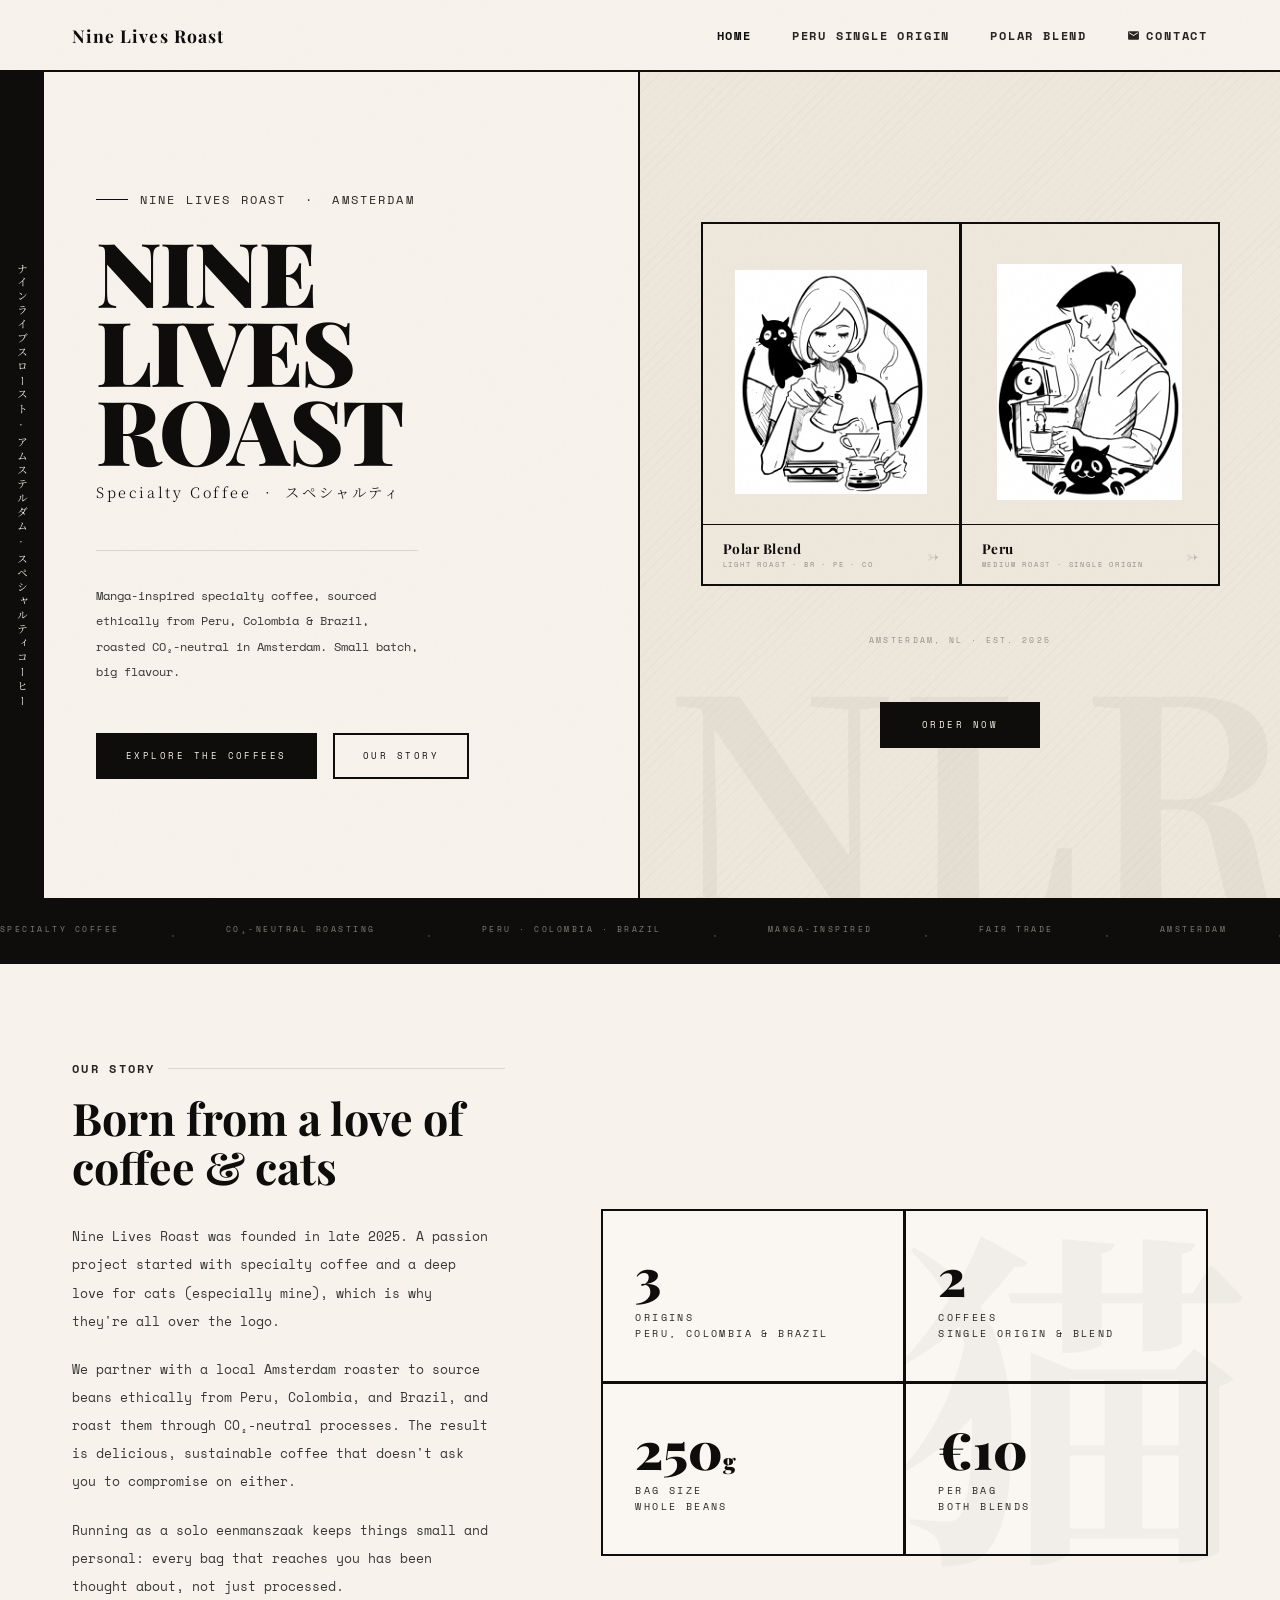
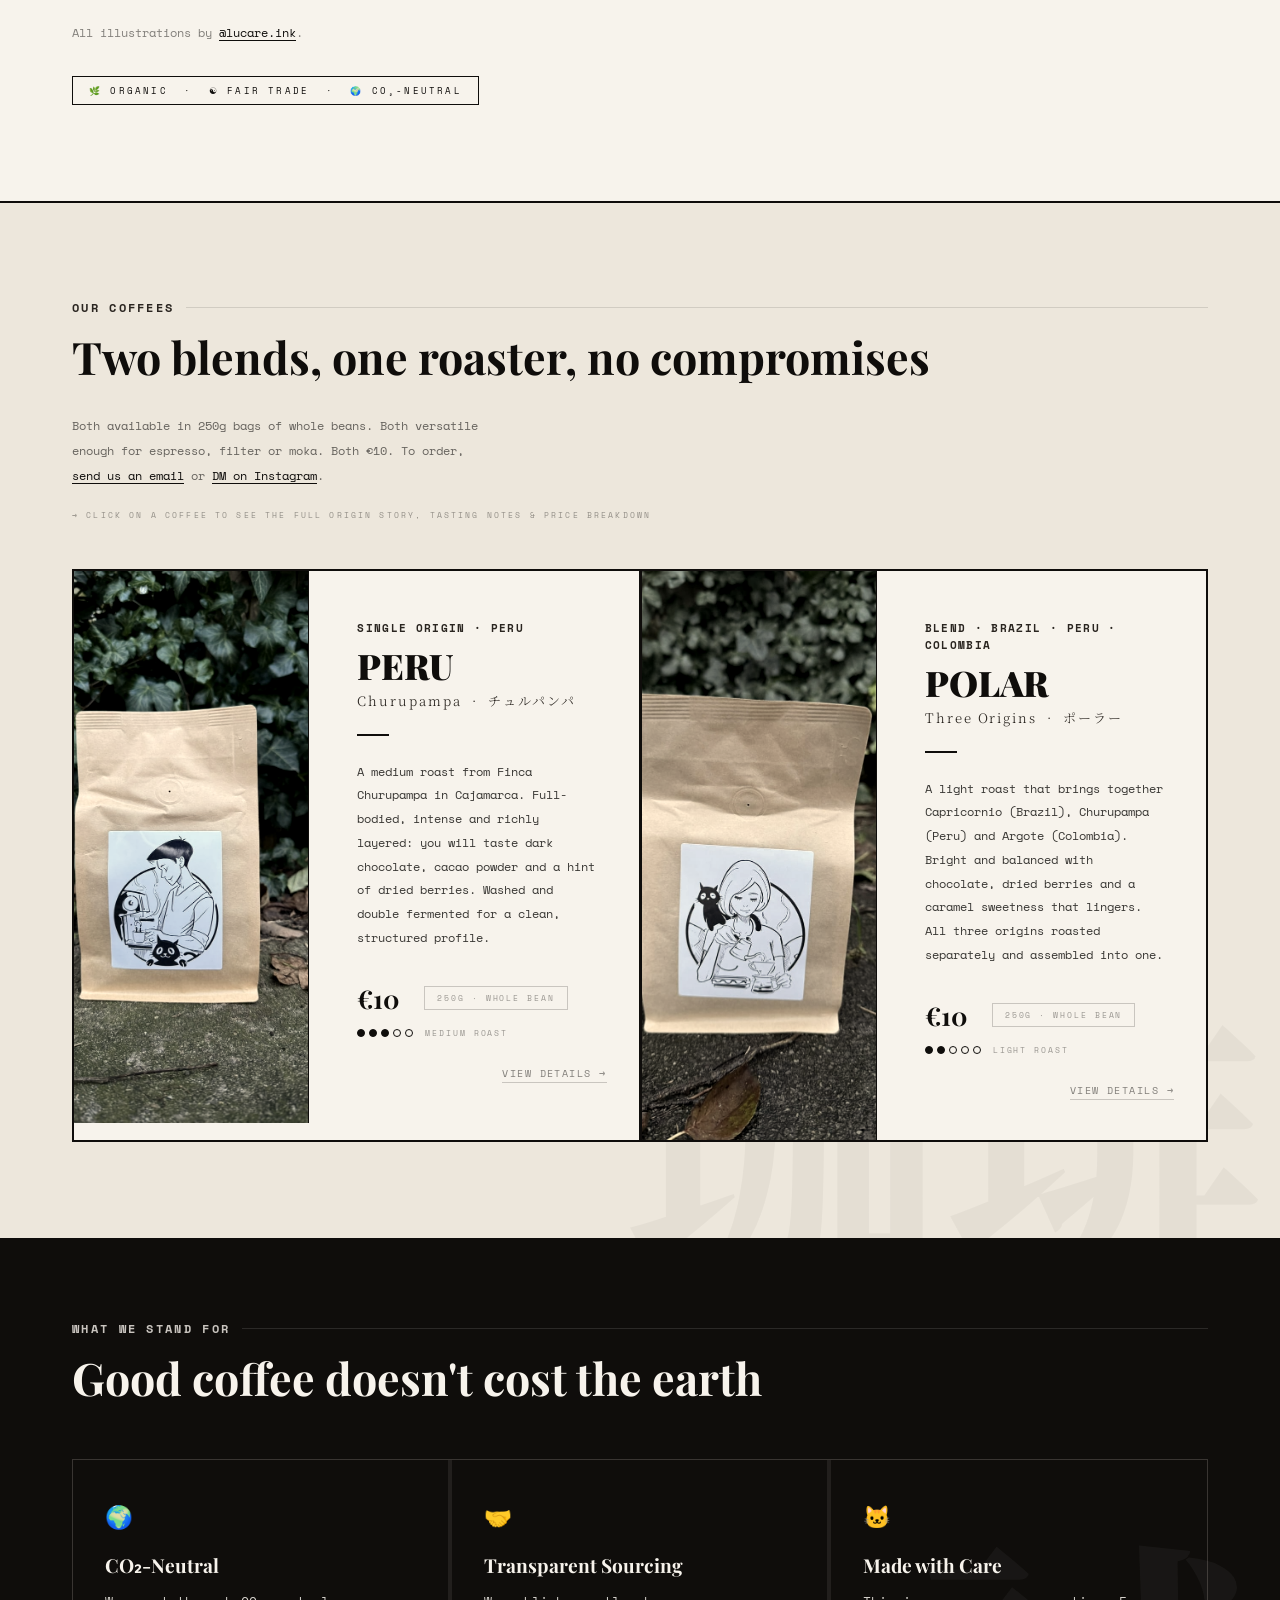
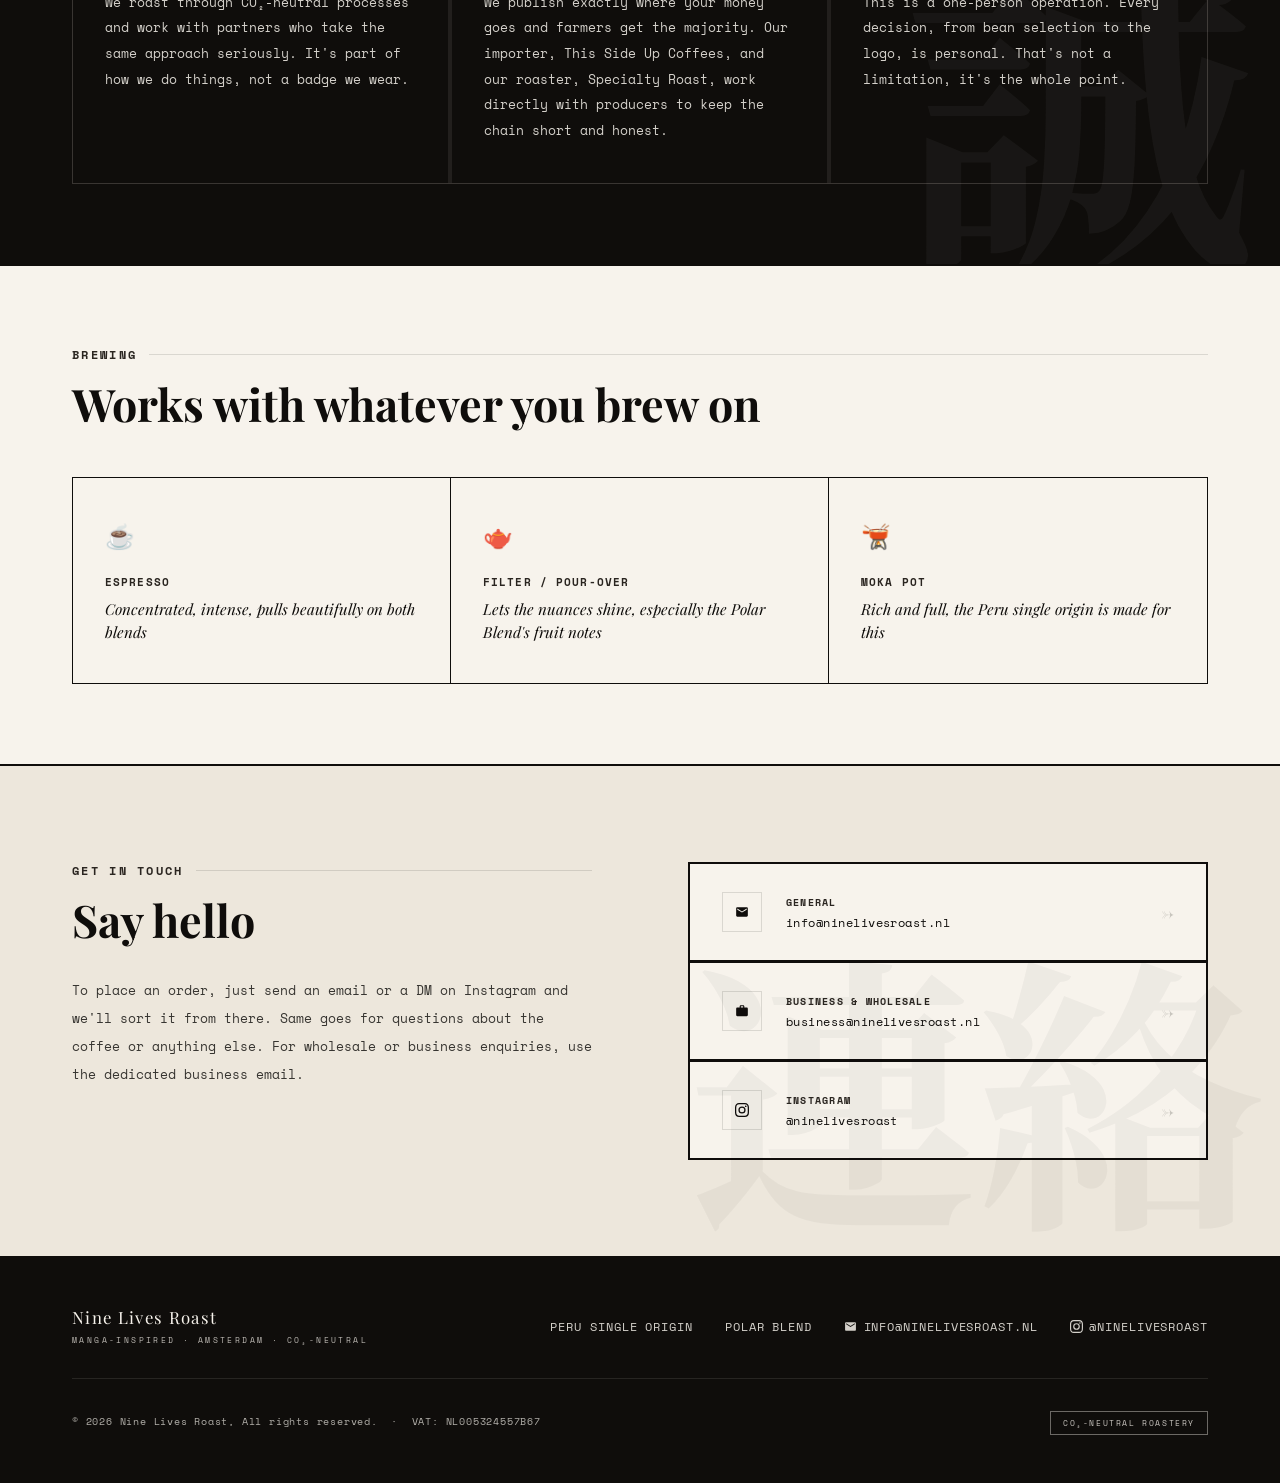
==== commit 0f4f30f8: "Refactor shared CSS/JS and fix layout, a11y and perf bugs Refactor - Extract styles duplicated acros" ====
--- a/index.html
+++ b/index.html
@@ -4,82 +4,24 @@
   <meta charset="UTF-8" />
   <meta name="viewport" content="width=device-width, initial-scale=1.0" />
   <title>Nine Lives Roast — Specialty Coffee · Amsterdam</title>
+  <meta name="description" content="Manga-inspired specialty coffee from Amsterdam: ethically sourced beans from Peru, Colombia &amp; Brazil, roasted CO₂-neutral. 250g bags, €10." />
+  <meta property="og:type" content="website" />
+  <meta property="og:title" content="Nine Lives Roast — Specialty Coffee · Amsterdam" />
+  <meta property="og:description" content="Manga-inspired specialty coffee from Amsterdam: ethically sourced beans from Peru, Colombia &amp; Brazil, roasted CO₂-neutral. 250g bags, €10." />
+  <meta property="og:url" content="https://ninelivesroast.nl/" />
+  <meta property="og:image" content="https://ninelivesroast.nl/label_lightroast.png" />
+  <link rel="canonical" href="https://ninelivesroast.nl/" />
+  <link rel="preconnect" href="https://fonts.googleapis.com" />
+  <link rel="preconnect" href="https://fonts.gstatic.com" crossorigin />
   <link href="https://fonts.googleapis.com/css2?family=Playfair+Display:ital,wght@0,700;0,900;1,700&family=Space+Mono:wght@400;700&family=Noto+Serif+JP:wght@300;400;700&display=swap" rel="stylesheet" />
+  <link rel="stylesheet" href="site.css" />
   <style>
-    :root {
-      --ink:        #0f0d0b;
-      --ink-mid:    #2a2520;
-      --paper:      #f7f3ec;
-      --paper-warm: #ede7dc;
-      --panel-bg:   #faf7f2;
-      --rule-lt:    rgba(15,13,11,.12);
-      --muted:      rgba(15,13,11,.4);
-    }
-
-    *, *::before, *::after { box-sizing: border-box; margin: 0; padding: 0; }
-
-    html { scroll-behavior: smooth; }
-
-    body {
-      background: var(--paper);
-      color: var(--ink);
-      font-family: "Space Mono", monospace;
-      overflow-x: hidden;
-    }
-
-    /* grain overlay */
-    body::after {
-      content: "";
-      position: fixed; inset: 0; pointer-events: none; z-index: 9999;
-      background-image: url("data:image/svg+xml,%3Csvg viewBox='0 0 300 300' xmlns='http://www.w3.org/2000/svg'%3E%3Cfilter id='n'%3E%3CfeTurbulence type='fractalNoise' baseFrequency='0.75' numOctaves='4' stitchTiles='stitch'/%3E%3C/filter%3E%3Crect width='100%25' height='100%25' filter='url(%23n)' opacity='0.04'/%3E%3C/svg%3E");
-      opacity: .5; mix-blend-mode: multiply;
-    }
-
-    /* ══════════════════════════════════
-       NAV
-    ══════════════════════════════════ */
-    nav {
-      position: fixed; top: 0; left: 0; right: 0;
-      z-index: 1000;
-      background: var(--paper);
-      border-bottom: 2px solid var(--ink);
-      display: flex; align-items: center; justify-content: space-between;
-      padding: 0 4.5rem;
-      height: 4.5rem;
-    }
-    .nav-brand {
-      font-family: "Playfair Display", serif;
-      font-size: 1.1rem; font-weight: 700;
-      letter-spacing: .06em; color: var(--ink);
-      text-decoration: none;
-    }
-    .nav-links {
-      display: flex; gap: 2.5rem; align-items: center;
-    }
-    .nav-link {
-      font-size: .75rem; letter-spacing: .15em;
-      text-transform: uppercase; color: var(--ink-mid);
-      font-weight: 700;
-      text-decoration: none;
-      transition: color .2s;
-      display: flex; align-items: center; gap: .4rem;
-    }
-    .nav-link:hover { color: var(--ink); }
-    .nav-link.active { color: var(--ink); }
-    .nav-link svg { width: 13px; height: 13px; fill: currentColor; }
+    /* Home page only — shared rules live in site.css */
 
     /* ══════════════════════════════════
        HERO
     ══════════════════════════════════ */
-    .hero {
-      margin-top: 4rem;
-      position: relative;
-      min-height: calc(100vh - 4rem);
-      display: grid;
-      grid-template-columns: 1fr 1fr;
-      overflow: hidden;
-      border-bottom: 2px solid var(--ink);
-    }
+    .hero { min-height: calc(100vh - var(--nav-h)); }
 
     .hero-left {
       position: relative;
@@ -90,36 +32,6 @@
       padding: 5rem 3rem 5rem 6rem;
       z-index: 2;
       border-right: 2px solid var(--ink);
-    }
-
-    .jp-strip {
-      position: absolute;
-      top: 0; left: 0; bottom: 0;
-      width: 2.75rem;
-      background: var(--ink);
-      display: flex;
-      align-items: center;
-      justify-content: center;
-      writing-mode: vertical-rl;
-      font-family: "Noto Serif JP", serif;
-      font-size: .68rem;
-      letter-spacing: .28em;
-      color: var(--paper);
-      z-index: 3;
-    }
-
-    .brand-tag {
-      font-size: .75rem; letter-spacing: .18em;
-      text-transform: uppercase;
-      color: var(--ink-mid);
-      display: flex; align-items: center; gap: .75rem;
-      margin-bottom: 1.5rem;
-    }
-    .brand-tag::before {
-      content: "";
-      display: inline-block;
-      width: 2rem; height: 1px;
-      background: var(--ink);
     }
 
     .hero-title {
@@ -205,12 +117,15 @@
       display: flex; gap: 3px;
       background: var(--ink);
       border: 2px solid var(--ink);
+      /* shrink with the column instead of being clipped on 900–1200px screens */
+      max-width: calc(100% - 3rem);
     }
     .logo-cell {
       background: var(--paper-warm);
       display: flex; flex-direction: column;
       align-items: center;
       width: 280px;
+      flex: 0 1 280px; min-width: 0;
     }
     .logo-cell-img {
       padding: 2.5rem 2rem 1.5rem;
@@ -315,23 +230,6 @@
       color: rgba(15,13,11,.035);
       pointer-events: none; line-height: 1;
     }
-    .section-eyebrow {
-      font-size: .72rem; letter-spacing: .2em; text-transform: uppercase; color: var(--ink-mid); font-weight: 700;
-      margin-bottom: 1rem;
-      display: flex; align-items: center; gap: .75rem;
-    }
-    .section-eyebrow::after {
-      content: ""; flex: 1; height: 1px;
-      background: var(--rule-lt);
-    }
-    .section-title {
-      font-family: "Playfair Display", serif;
-      font-size: clamp(1.8rem, 3.5vw, 3rem);
-      font-weight: 700;
-      color: var(--ink);
-      margin-bottom: 2rem;
-      line-height: 1.1;
-    }
     .about-text p {
       font-size: .8rem; line-height: 2.2;
       color: rgba(15,13,11,.82); max-width: 52ch;
@@ -366,8 +264,8 @@
     }
     .stat-num span { font-size: 1.4rem; }
     .stat-label {
-      font-size: .52rem; letter-spacing: .25em;
-      text-transform: uppercase; color: var(--ink-mid); line-height: 1.6; font-size: .6rem;
+      font-size: .6rem; letter-spacing: .25em;
+      text-transform: uppercase; color: var(--ink-mid); line-height: 1.6;
     }
 
     /* ══════════════════════════════════
@@ -420,7 +318,8 @@
     }
     .product-card:hover .product-bag img { transform: scale(1.04); }
     .product-info {
-      padding: 3rem 2.5rem 3rem 3rem;
+      /* extra bottom room so the "View details →" label never overlaps the roast pips */
+      padding: 3rem 2.5rem 5rem 3rem;
       position: relative;
     }
     .product-info::after {
@@ -611,6 +510,7 @@
     }
     .contact-link-val {
       font-size: .72rem; color: var(--ink); letter-spacing: .04em;
+      overflow-wrap: anywhere;
     }
     .contact-link-arrow {
       margin-left: auto;
@@ -621,101 +521,55 @@
     .contact-link-row:hover .contact-link-arrow { color: var(--ink); transform: translateX(4px); }
 
     /* ══════════════════════════════════
-       FOOTER
-    ══════════════════════════════════ */
-    footer {
-      background: var(--ink);
-      padding: 3rem 4.5rem;
-    }
-    .footer-top {
-      display: flex;
-      justify-content: space-between;
-      align-items: center;
-      padding-bottom: 2rem;
-      border-bottom: 1px solid rgba(247,243,236,.1);
-      margin-bottom: 2rem;
-    }
-    .footer-brand {
-      font-family: "Playfair Display", serif;
-      font-size: 1.05rem;
-      letter-spacing: .08em;
-      color: var(--paper);
-    }
-    .footer-sub {
-      font-size: .5rem; letter-spacing: .3em;
-      text-transform: uppercase;
-      color: rgba(247,243,236,.75); margin-top: .35rem;
-    }
-    .footer-links {
-      display: flex; gap: 2rem; align-items: center;
-    }
-    .footer-link {
-      font-size: .72rem; letter-spacing: .08em;
-      color: rgba(247,243,236,.85);
-      text-decoration: none;
-      display: flex; align-items: center; gap: .4rem;
-      transition: color .2s;
-      text-transform: uppercase;
-    }
-    .footer-link:hover { color: var(--paper); }
-    .footer-link svg { width: 13px; height: 13px; fill: currentColor; flex-shrink: 0; }
-    .footer-bottom {
-      display: flex;
-      justify-content: space-between;
-      align-items: center;
-    }
-    .footer-legal {
-      font-size: .5rem; letter-spacing: .08em;
-      color: rgba(247,243,236,.7); line-height: 1.9; font-size: .62rem;
-    }
-    .co2-badge {
-      font-size: .5rem; letter-spacing: .2em;
-      text-transform: uppercase;
-      color: rgba(247,243,236,.8);
-      border: 1px solid rgba(247,243,236,.4);
-      padding: .3rem .75rem;
-    }
-
-    /* ══════════════════════════════════
        RESPONSIVE
     ══════════════════════════════════ */
     @media (max-width: 900px) {
-      nav { padding: 0 1.5rem; }
-      .hero { grid-template-columns: 1fr; min-height: auto; }
-      .hero-right { height: 70vw; }
-      .hero-left { padding: 3rem 2rem 3rem 4.5rem; border-right: none; border-bottom: 2px solid var(--ink); }
-      .logo-pair { flex-direction: column; }
-      .logo-cell { width: 100%; height: 200px; }
-      .about-section { grid-template-columns: 1fr; gap: 3rem; padding: 4rem 2rem; }
+      /* hero */
+      .hero { min-height: auto; }
+      .hero-left { padding: 3rem 1.25rem 3rem 1.25rem; border-right: none; border-bottom: 2px solid var(--ink); }
+      .hero-right { height: auto; min-height: 0; width: 100%; }
+      .hero-bg-text { font-size: 8rem; }
+
+      /* logo pair */
+      .logo-pair { flex-direction: column; width: 100%; max-width: none; }
+      .logo-cell { width: 100%; flex-basis: auto; }
+      .logo-cell-img { height: 220px; }
+      .hero-logo-wrap { padding: 2rem 0 2.5rem; width: 100%; align-items: stretch; gap: 1.5rem; }
+      .logo-cell-footer { padding: 1rem 1.25rem; }
+      .logo-cell-name { font-size: .8rem; }
+      .logo-cell-sub { font-size: .42rem; }
+
+      /* about */
+      .about-section { grid-template-columns: 1fr; gap: 3rem; padding: 3.5rem 1.25rem; }
+      .about-section::before { font-size: 10rem; right: 0; }
       .about-stats { grid-template-columns: 1fr 1fr; }
+
+      /* products */
+      .products-section { padding: 3.5rem 1.25rem; }
+      .products-section::before { font-size: 9rem; }
       .products-grid { grid-template-columns: 1fr; }
+      .product-card-inner { grid-template-columns: 1fr; }
+      .product-bag { border-right: none; border-bottom: 1.5px solid var(--ink); height: 220px; }
+      .product-info { padding: 2rem 1.5rem 3.5rem; }
+
+      /* values */
+      .values-section { padding: 3.5rem 1.25rem; }
+      .values-section::before { font-size: 10rem; }
       .values-grid { grid-template-columns: 1fr; }
-      .values-section { padding: 4rem 2rem; }
       .value-cell { border-right: none; border-bottom: 1px solid rgba(247,243,236,.08); }
-      .methods-section { padding: 4rem 2rem; }
+      .value-cell:last-child { border-bottom: none; }
+
+      /* methods */
+      .methods-section { padding: 3.5rem 1.25rem; }
       .methods-grid { grid-template-columns: 1fr; }
       .method-card { border-right: none; border-bottom: 1.5px solid var(--ink); }
       .method-card:last-child { border-bottom: none; }
-      .contact-section { grid-template-columns: 1fr; gap: 3rem; padding: 4rem 2rem; }
-      .products-section { padding: 4rem 2rem; }
-      .footer-top { flex-direction: column; gap: 1.5rem; text-align: center; }
-      .footer-bottom { flex-direction: column; gap: 1rem; text-align: center; }
-    }
-
-    /* ══════════════════════════════════
-       ANIMATIONS
-    ══════════════════════════════════ */
-    @keyframes fadeUp {
-      from { opacity: 0; transform: translateY(20px); }
-      to   { opacity: 1; transform: translateY(0); }
-    }
-    .hero-left > * { animation: fadeUp .7s ease both; }
-    .hero-left > *:nth-child(1) { animation-delay: .05s; }
-    .hero-left > *:nth-child(2) { animation-delay: .15s; }
-    .hero-left > *:nth-child(3) { animation-delay: .25s; }
-    .hero-left > *:nth-child(4) { animation-delay: .38s; }
-    .hero-left > *:nth-child(5) { animation-delay: .5s; }
-    .hero-left > *:nth-child(6) { animation-delay: .62s; }
+
+      /* contact */
+      .contact-link-row { padding: 1.5rem 1.25rem; gap: 1rem; }
+      .contact-section { grid-template-columns: minmax(0, 1fr); gap: 2.5rem; padding: 3.5rem 1.25rem; }
+      .contact-section::before { font-size: 9rem; }
+    }
   </style>
 </head>
 <body>
@@ -732,13 +586,22 @@
       Contact
     </a>
   </div>
+  <button class="nav-hamburger" id="hamburger" aria-label="Open menu" aria-expanded="false" aria-controls="navDrawer">
+    <span></span><span></span><span></span>
+  </button>
 </nav>
+
+<div class="nav-drawer" id="navDrawer">
+  <a href="index.html" class="nav-link active">Home</a>
+  <a href="nlr-peru-passport.html" class="nav-link">Peru Single Origin</a>
+  <a href="nlr-polar-blend.html" class="nav-link">Polar Blend</a>
+  <a href="#contact" class="nav-link" id="drawerContact">Contact</a>
+</div>
 
 <!-- ═══ HERO ═════════════════════════════════════════════ -->
 <section class="hero">
+  <div class="hero-left">
   <div class="jp-strip">ナインライブスロースト · アムステルダム · スペシャルティコーヒー</div>
-
-  <div class="hero-left">
     <div class="brand-tag">Nine Lives Roast &nbsp;·&nbsp; Amsterdam</div>
     <h1 class="hero-title">NINE<br>LIVES<br>ROAST</h1>
     <p class="hero-subtitle">Specialty Coffee &nbsp;·&nbsp; スペシャルティ</p>
@@ -762,7 +625,7 @@
           <div class="logo-cell-img">
             <img src="label_lightroast.png" alt="Nine Lives Roast — Polar Blend label" />
           </div>
-          <a href="#products" class="logo-cell-footer">
+          <a href="nlr-polar-blend.html" class="logo-cell-footer">
             <div>
               <div class="logo-cell-name">Polar Blend</div>
               <div class="logo-cell-sub">Light Roast · BR · PE · CO</div>
@@ -774,7 +637,7 @@
           <div class="logo-cell-img">
             <img src="label_peru.png" alt="Nine Lives Roast — Peru label" />
           </div>
-          <a href="#products" class="logo-cell-footer">
+          <a href="nlr-peru-passport.html" class="logo-cell-footer">
             <div>
               <div class="logo-cell-name">Peru</div>
               <div class="logo-cell-sub">Medium Roast · Single Origin</div>
@@ -876,10 +739,10 @@
 
   <div class="products-grid">
 
-    <a href="nlr-peru-passport-v6.html" class="product-card">
+    <a href="nlr-peru-passport.html" class="product-card">
       <div class="product-card-inner">
         <div class="product-bag">
-          <img src="peru_bag.jpeg" alt="Peru Single Origin bag" />
+          <img src="peru_bag.jpeg" alt="Peru Single Origin bag" loading="lazy" />
         </div>
         <div class="product-info">
           <div class="product-label">Single Origin · Peru</div>
@@ -907,10 +770,10 @@
       </div>
     </a>
 
-    <a href="nlr-polar-blend-v6.html" class="product-card">
+    <a href="nlr-polar-blend.html" class="product-card">
       <div class="product-card-inner">
         <div class="product-bag">
-          <img src="polar_bag.jpeg" alt="Polar Blend bag" />
+          <img src="polar_bag.jpeg" alt="Polar Blend bag" loading="lazy" />
         </div>
         <div class="product-info">
           <div class="product-label">Blend · Brazil · Peru · Colombia</div>
@@ -1041,8 +904,8 @@
       <div class="footer-sub">Manga-inspired · Amsterdam · CO₂-neutral</div>
     </div>
     <div class="footer-links">
-      <a href="nlr-peru-passport-v6.html" class="footer-link">Peru Single Origin</a>
-      <a href="nlr-polar-blend-v6.html" class="footer-link">Polar Blend</a>
+      <a href="nlr-peru-passport.html" class="footer-link">Peru Single Origin</a>
+      <a href="nlr-polar-blend.html" class="footer-link">Polar Blend</a>
       <a href="mailto:info@ninelivesroast.nl" class="footer-link">
         <svg viewBox="0 0 24 24"><path d="M20 4H4c-1.1 0-2 .9-2 2v12c0 1.1.9 2 2 2h16c1.1 0 2-.9 2-2V6c0-1.1-.9-2-2-2zm0 4l-8 5-8-5V6l8 5 8-5v2z"/></svg>
         info@ninelivesroast.nl
@@ -1061,5 +924,6 @@
   </div>
 </footer>
 
+<script src="site.js"></script>
 </body>
 </html>
--- a/site.css
+++ b/site.css
@@ -0,0 +1,280 @@
+/* ══════════════════════════════════
+   Nine Lives Roast — shared styles
+   Used by every page. Page-specific rules live in product.css
+   (coffee detail pages) or the page's own <style> block.
+══════════════════════════════════ */
+:root {
+  --ink:        #0f0d0b;
+  --ink-mid:    #2a2520;
+  --paper:      #f7f3ec;
+  --paper-warm: #ede7dc;
+  --panel-bg:   #faf7f2;
+  --rule-lt:    rgba(15,13,11,.12);
+  --muted:      rgba(15,13,11,.4);
+  --nav-h:      4.5rem;
+  --title-gap:  2rem;
+}
+
+*, *::before, *::after { box-sizing: border-box; margin: 0; padding: 0; }
+
+/* scroll-padding keeps #anchor targets from landing under the fixed nav */
+html { scroll-behavior: smooth; scroll-padding-top: var(--nav-h); }
+
+body {
+  background: var(--paper);
+  color: var(--ink);
+  font-family: "Space Mono", monospace;
+  overflow-x: hidden;
+}
+
+/* grain overlay */
+body::after {
+  content: "";
+  position: fixed; inset: 0; pointer-events: none; z-index: 9999;
+  background-image: url("data:image/svg+xml,%3Csvg viewBox='0 0 300 300' xmlns='http://www.w3.org/2000/svg'%3E%3Cfilter id='n'%3E%3CfeTurbulence type='fractalNoise' baseFrequency='0.75' numOctaves='4' stitchTiles='stitch'/%3E%3C/filter%3E%3Crect width='100%25' height='100%25' filter='url(%23n)' opacity='0.04'/%3E%3C/svg%3E");
+  opacity: .5; mix-blend-mode: multiply;
+}
+
+/* ══════════════════════════════════
+   NAV
+══════════════════════════════════ */
+nav {
+  position: fixed; top: 0; left: 0; right: 0;
+  z-index: 1000;
+  background: var(--paper);
+  border-bottom: 2px solid var(--ink);
+  display: flex; align-items: center; justify-content: space-between;
+  padding: 0 4.5rem;
+  height: var(--nav-h);
+}
+.nav-brand {
+  font-family: "Playfair Display", serif;
+  font-size: 1.1rem; font-weight: 700;
+  letter-spacing: .06em; color: var(--ink);
+  text-decoration: none;
+}
+.nav-links {
+  display: flex; gap: 2.5rem; align-items: center;
+}
+.nav-link {
+  font-size: .75rem; letter-spacing: .15em;
+  text-transform: uppercase; color: var(--ink-mid);
+  font-weight: 700;
+  text-decoration: none;
+  transition: color .2s;
+  display: flex; align-items: center; gap: .4rem;
+}
+.nav-link:hover { color: var(--ink); }
+.nav-link.active { color: var(--ink); }
+.nav-link svg { width: 13px; height: 13px; fill: currentColor; }
+
+/* hamburger */
+.nav-hamburger {
+  display: none;
+  flex-direction: column; gap: 5px;
+  background: none; border: none; cursor: pointer;
+  padding: .5rem;
+}
+.nav-hamburger span {
+  display: block; width: 22px; height: 2px;
+  background: var(--ink);
+  transition: transform .25s, opacity .25s;
+}
+.nav-hamburger.open span:nth-child(1) { transform: translateY(7px) rotate(45deg); }
+.nav-hamburger.open span:nth-child(2) { opacity: 0; }
+.nav-hamburger.open span:nth-child(3) { transform: translateY(-7px) rotate(-45deg); }
+
+/* mobile drawer — hidden by default everywhere */
+.nav-drawer {
+  position: fixed; top: var(--nav-h); left: 0; right: 0;
+  background: var(--paper);
+  border-bottom: 2px solid var(--ink);
+  z-index: 999;
+  flex-direction: column;
+  transform: translateY(-105%);
+  /* visibility keeps closed-drawer links out of the tab order / screen readers */
+  visibility: hidden;
+  transition: transform .3s ease, visibility 0s linear .3s;
+  display: none;
+}
+.nav-drawer.open { visibility: visible; transition: transform .3s ease, visibility 0s; }
+.nav-drawer .nav-link {
+  padding: 1.1rem 1.5rem;
+  border-bottom: 1px solid var(--rule-lt);
+  font-size: .7rem;
+  display: flex;
+}
+.nav-drawer .nav-link:last-child { border-bottom: none; }
+
+/* ══════════════════════════════════
+   HERO (shared frame)
+══════════════════════════════════ */
+.hero {
+  margin-top: var(--nav-h); /* was 4rem: fixed nav is 4.5rem tall, so 0.5rem of the hero sat under it */
+  position: relative;
+  display: grid;
+  grid-template-columns: 1fr 1fr;
+  overflow: hidden;
+  border-bottom: 2px solid var(--ink);
+}
+
+/* vertical JP strip */
+.jp-strip {
+  position: absolute;
+  top: 0; left: 0; bottom: 0;
+  width: 2.75rem;
+  background: var(--ink);
+  display: flex;
+  align-items: center;
+  justify-content: center;
+  writing-mode: vertical-rl;
+  font-family: "Noto Serif JP", serif;
+  font-size: .68rem;
+  letter-spacing: .28em;
+  color: var(--paper);
+  z-index: 3;
+}
+
+.brand-tag {
+  font-size: .75rem; letter-spacing: .18em;
+  text-transform: uppercase;
+  color: var(--ink-mid);
+  display: flex; align-items: center; gap: .75rem;
+  margin-bottom: 1.5rem;
+}
+.brand-tag::before {
+  content: "";
+  display: inline-block;
+  width: 2rem; height: 1px;
+  background: var(--ink);
+}
+
+/* ══════════════════════════════════
+   SECTION HEADINGS
+══════════════════════════════════ */
+.section-eyebrow {
+  font-size: .72rem; letter-spacing: .2em; text-transform: uppercase; color: var(--ink-mid); font-weight: 700;
+  margin-bottom: 1rem;
+  display: flex; align-items: center; gap: .75rem;
+}
+.section-eyebrow::after {
+  content: ""; flex: 1; height: 1px;
+  background: var(--rule-lt);
+}
+.section-title {
+  font-family: "Playfair Display", serif;
+  font-size: clamp(1.8rem, 3.5vw, 3rem);
+  font-weight: 700;
+  color: var(--ink);
+  margin-bottom: var(--title-gap);
+  line-height: 1.1;
+}
+
+/* ══════════════════════════════════
+   FOOTER
+══════════════════════════════════ */
+footer {
+  background: var(--ink);
+  padding: 3rem 4.5rem;
+}
+.footer-top {
+  display: flex;
+  justify-content: space-between;
+  align-items: center;
+  padding-bottom: 2rem;
+  border-bottom: 1px solid rgba(247,243,236,.1);
+  margin-bottom: 2rem;
+}
+.footer-brand {
+  font-family: "Playfair Display", serif;
+  font-size: 1.05rem;
+  letter-spacing: .08em;
+  color: var(--paper);
+}
+.footer-sub {
+  font-size: .5rem; letter-spacing: .3em;
+  text-transform: uppercase;
+  color: rgba(247,243,236,.75); margin-top: .35rem;
+}
+.footer-links {
+  display: flex; gap: 2rem; align-items: center;
+}
+.footer-link {
+  font-size: .72rem; letter-spacing: .08em;
+  color: rgba(247,243,236,.85);
+  text-decoration: none;
+  display: flex; align-items: center; gap: .4rem;
+  transition: color .2s;
+  text-transform: uppercase;
+}
+.footer-link:hover { color: var(--paper); }
+.footer-link svg { width: 13px; height: 13px; fill: currentColor; flex-shrink: 0; }
+.footer-bottom {
+  display: flex;
+  justify-content: space-between;
+  align-items: center;
+}
+.footer-legal {
+  font-size: .62rem; letter-spacing: .08em;
+  color: rgba(247,243,236,.7); line-height: 1.9;
+}
+.footer-legal a {
+  color: rgba(247,243,236,.55);
+  text-decoration: underline; text-underline-offset: 3px;
+}
+.co2-badge {
+  font-size: .5rem; letter-spacing: .2em;
+  text-transform: uppercase;
+  color: rgba(247,243,236,.8);
+  border: 1px solid rgba(247,243,236,.4);
+  padding: .3rem .75rem;
+}
+
+/* ══════════════════════════════════
+   RESPONSIVE
+══════════════════════════════════ */
+@media (max-width: 900px) {
+  /* nav */
+  nav { padding: 0 1.25rem; }
+  .nav-links { display: none; }
+  .nav-hamburger { display: flex; }
+  .nav-drawer { display: flex; }
+  .nav-drawer.open { transform: translateY(0); }
+
+  /* hero frame (min-height / .hero-left overrides live with each page's hero rules) */
+  .hero { grid-template-columns: 1fr; }
+  .jp-strip { display: none; }
+
+  /* section headings */
+  .section-title { font-size: clamp(1.5rem, 6vw, 2rem); margin-bottom: 2rem; }
+
+  /* footer */
+  footer { padding: 2.5rem 1.25rem; }
+  .footer-top { flex-direction: column; gap: 1.5rem; text-align: center; }
+  .footer-links { flex-wrap: wrap; justify-content: center; gap: 1rem; }
+  .footer-bottom { flex-direction: column; gap: 1rem; text-align: center; }
+}
+
+/* ══════════════════════════════════
+   ANIMATIONS
+══════════════════════════════════ */
+@keyframes fadeUp {
+  from { opacity: 0; transform: translateY(20px); }
+  to   { opacity: 1; transform: translateY(0); }
+}
+.hero-left > * { animation: fadeUp .7s ease both; }
+.hero-left > *:nth-child(1) { animation-delay: .05s; }
+.hero-left > *:nth-child(2) { animation-delay: .15s; }
+.hero-left > *:nth-child(3) { animation-delay: .25s; }
+.hero-left > *:nth-child(4) { animation-delay: .38s; }
+.hero-left > *:nth-child(5) { animation-delay: .5s; }
+.hero-left > *:nth-child(6) { animation-delay: .62s; }
+
+@media (prefers-reduced-motion: reduce) {
+  html { scroll-behavior: auto; }
+  *, *::before, *::after {
+    animation-duration: .01ms !important;
+    animation-iteration-count: 1 !important;
+    transition-duration: .01ms !important;
+  }
+}
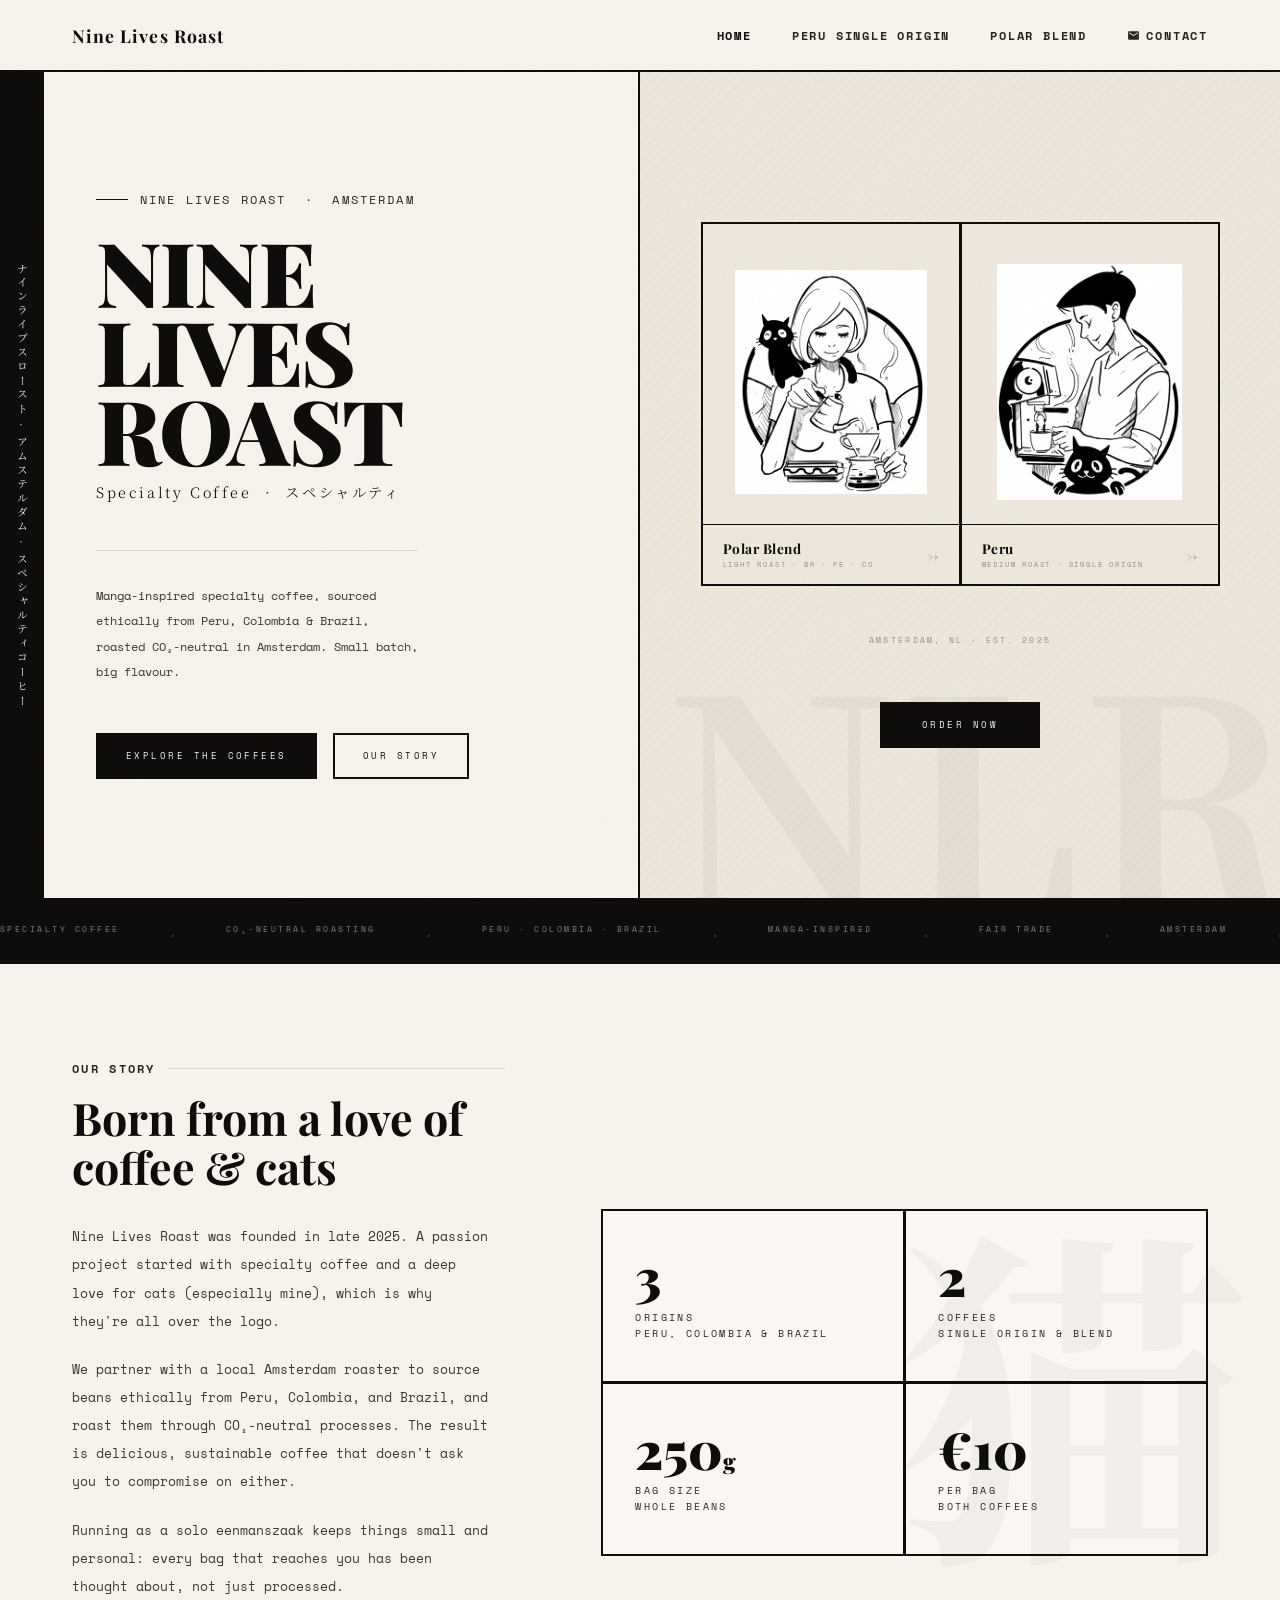
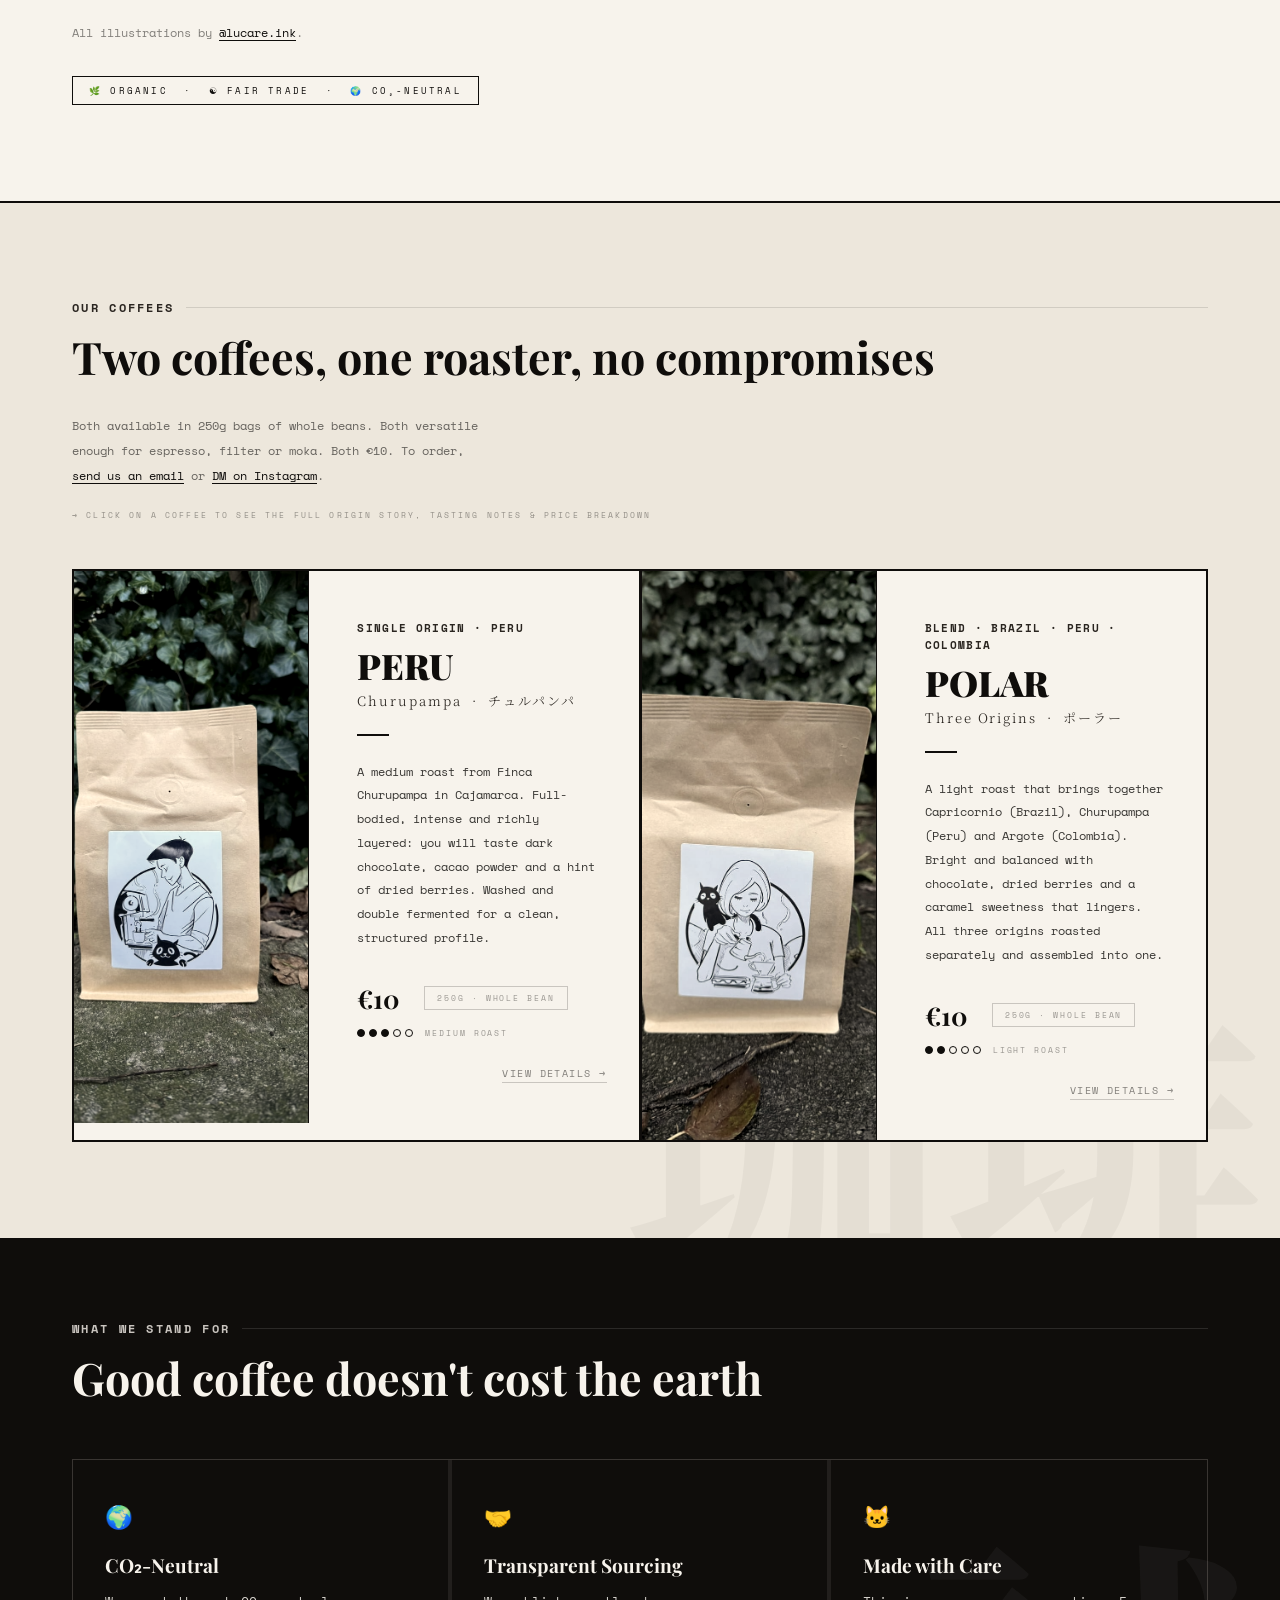
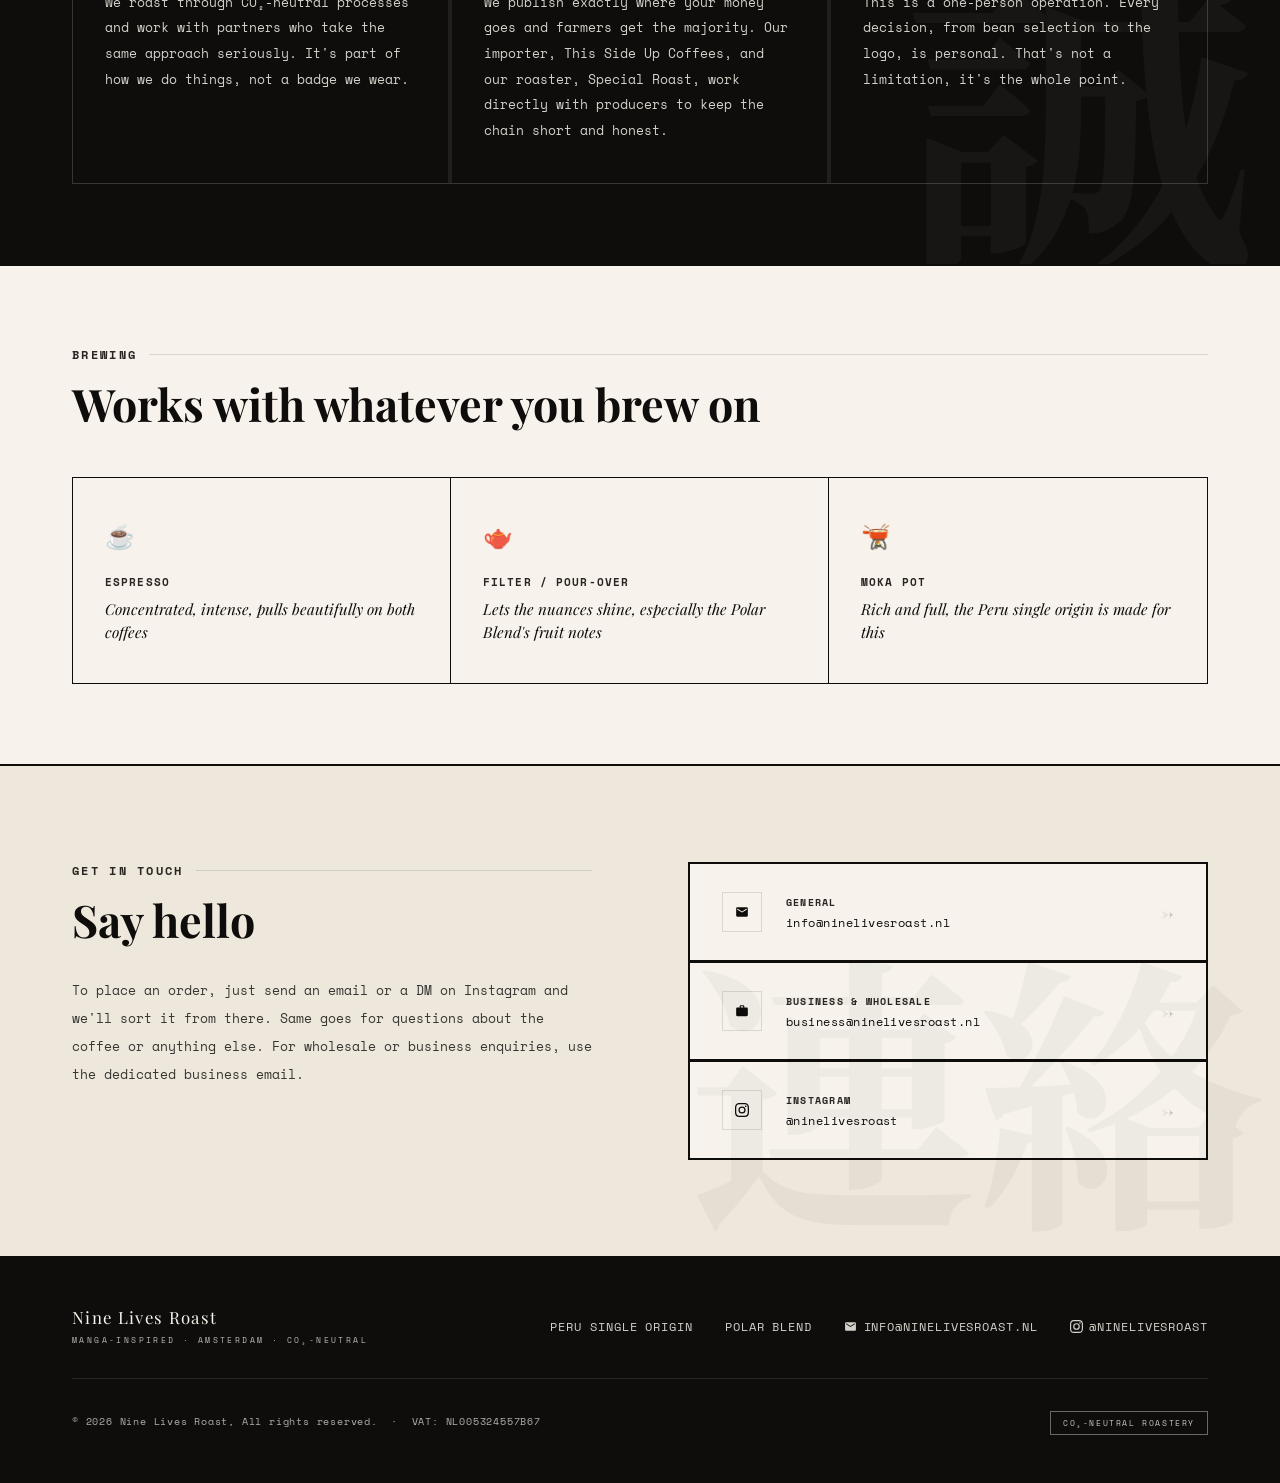
==== commit 76bfc816: "Fix roaster/coffee copy, add favicon and 404 page - Roaster is "Special Roast" (home page said "Spec" ====
--- a/index.html
+++ b/index.html
@@ -10,6 +10,9 @@
   <meta property="og:description" content="Manga-inspired specialty coffee from Amsterdam: ethically sourced beans from Peru, Colombia &amp; Brazil, roasted CO₂-neutral. 250g bags, €10." />
   <meta property="og:url" content="https://ninelivesroast.nl/" />
   <meta property="og:image" content="https://ninelivesroast.nl/label_lightroast.png" />
+  <link rel="icon" href="favicon.svg" type="image/svg+xml" />
+  <link rel="icon" href="favicon-32.png" sizes="32x32" type="image/png" />
+  <link rel="apple-touch-icon" href="apple-touch-icon.png" />
   <link rel="canonical" href="https://ninelivesroast.nl/" />
   <link rel="preconnect" href="https://fonts.googleapis.com" />
   <link rel="preconnect" href="https://fonts.gstatic.com" crossorigin />
@@ -722,7 +725,7 @@
     </div>
     <div class="stat-cell">
       <div class="stat-num">€10<span></span></div>
-      <div class="stat-label">Per bag<br>Both blends</div>
+      <div class="stat-label">Per bag<br>Both coffees</div>
     </div>
   </div>
 </section>
@@ -730,7 +733,7 @@
 <!-- ═══ PRODUCTS ══════════════════════════════════════════ -->
 <section class="products-section" id="products">
   <div class="section-eyebrow">Our Coffees</div>
-  <h2 class="section-title">Two blends, one roaster, no compromises</h2>
+  <h2 class="section-title">Two coffees, one roaster, no compromises</h2>
   <p style="font-size:.78rem; line-height:2.0; color:rgba(15,13,11,.6); max-width:58ch;">Both available in 250g bags of whole beans. Both versatile enough for espresso, filter or moka. Both €10. To order, <a href="mailto:info@ninelivesroast.nl" style="color:var(--ink); text-decoration:underline; text-underline-offset:3px;">send us an email</a> or <a href="https://www.instagram.com/ninelivesroast" target="_blank" rel="noopener" style="color:var(--ink); text-decoration:underline; text-underline-offset:3px;">DM on Instagram</a>.</p>
 
   <div style="font-size:.48rem; letter-spacing:.28em; text-transform:uppercase; color:var(--muted); margin-top:1.25rem;">
@@ -817,7 +820,7 @@
     <div class="value-cell">
       <span class="value-icon">🤝</span>
       <div class="value-name">Transparent Sourcing</div>
-      <div class="value-desc">We publish exactly where your money goes and farmers get the majority. Our importer, This Side Up Coffees, and our roaster, Specialty Roast, work directly with producers to keep the chain short and honest.</div>
+      <div class="value-desc">We publish exactly where your money goes and farmers get the majority. Our importer, This Side Up Coffees, and our roaster, Special Roast, work directly with producers to keep the chain short and honest.</div>
     </div>
     <div class="value-cell">
       <span class="value-icon">🐱</span>
@@ -835,7 +838,7 @@
     <div class="method-card">
       <span class="method-icon">☕</span>
       <div class="method-name">Espresso</div>
-      <div class="method-desc">Concentrated, intense, pulls beautifully on both blends</div>
+      <div class="method-desc">Concentrated, intense, pulls beautifully on both coffees</div>
     </div>
     <div class="method-card">
       <span class="method-icon">🫖</span>
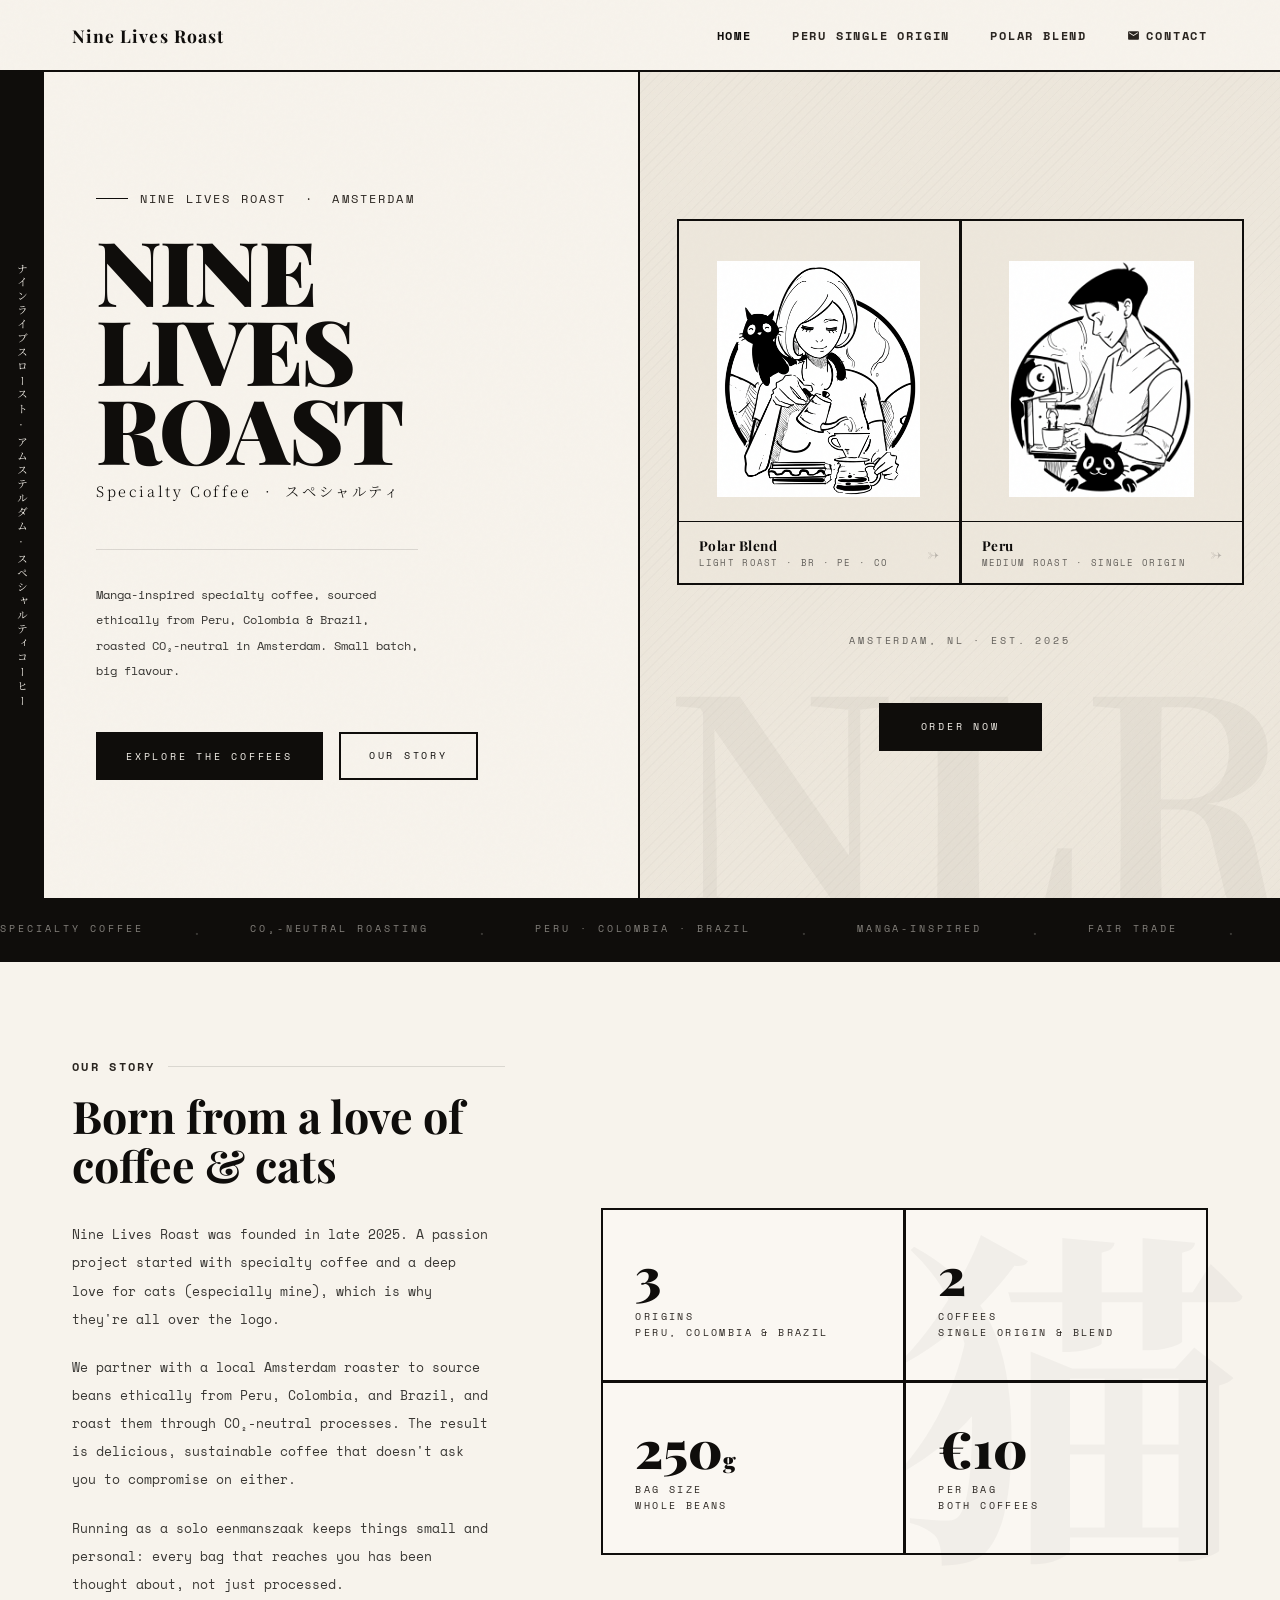
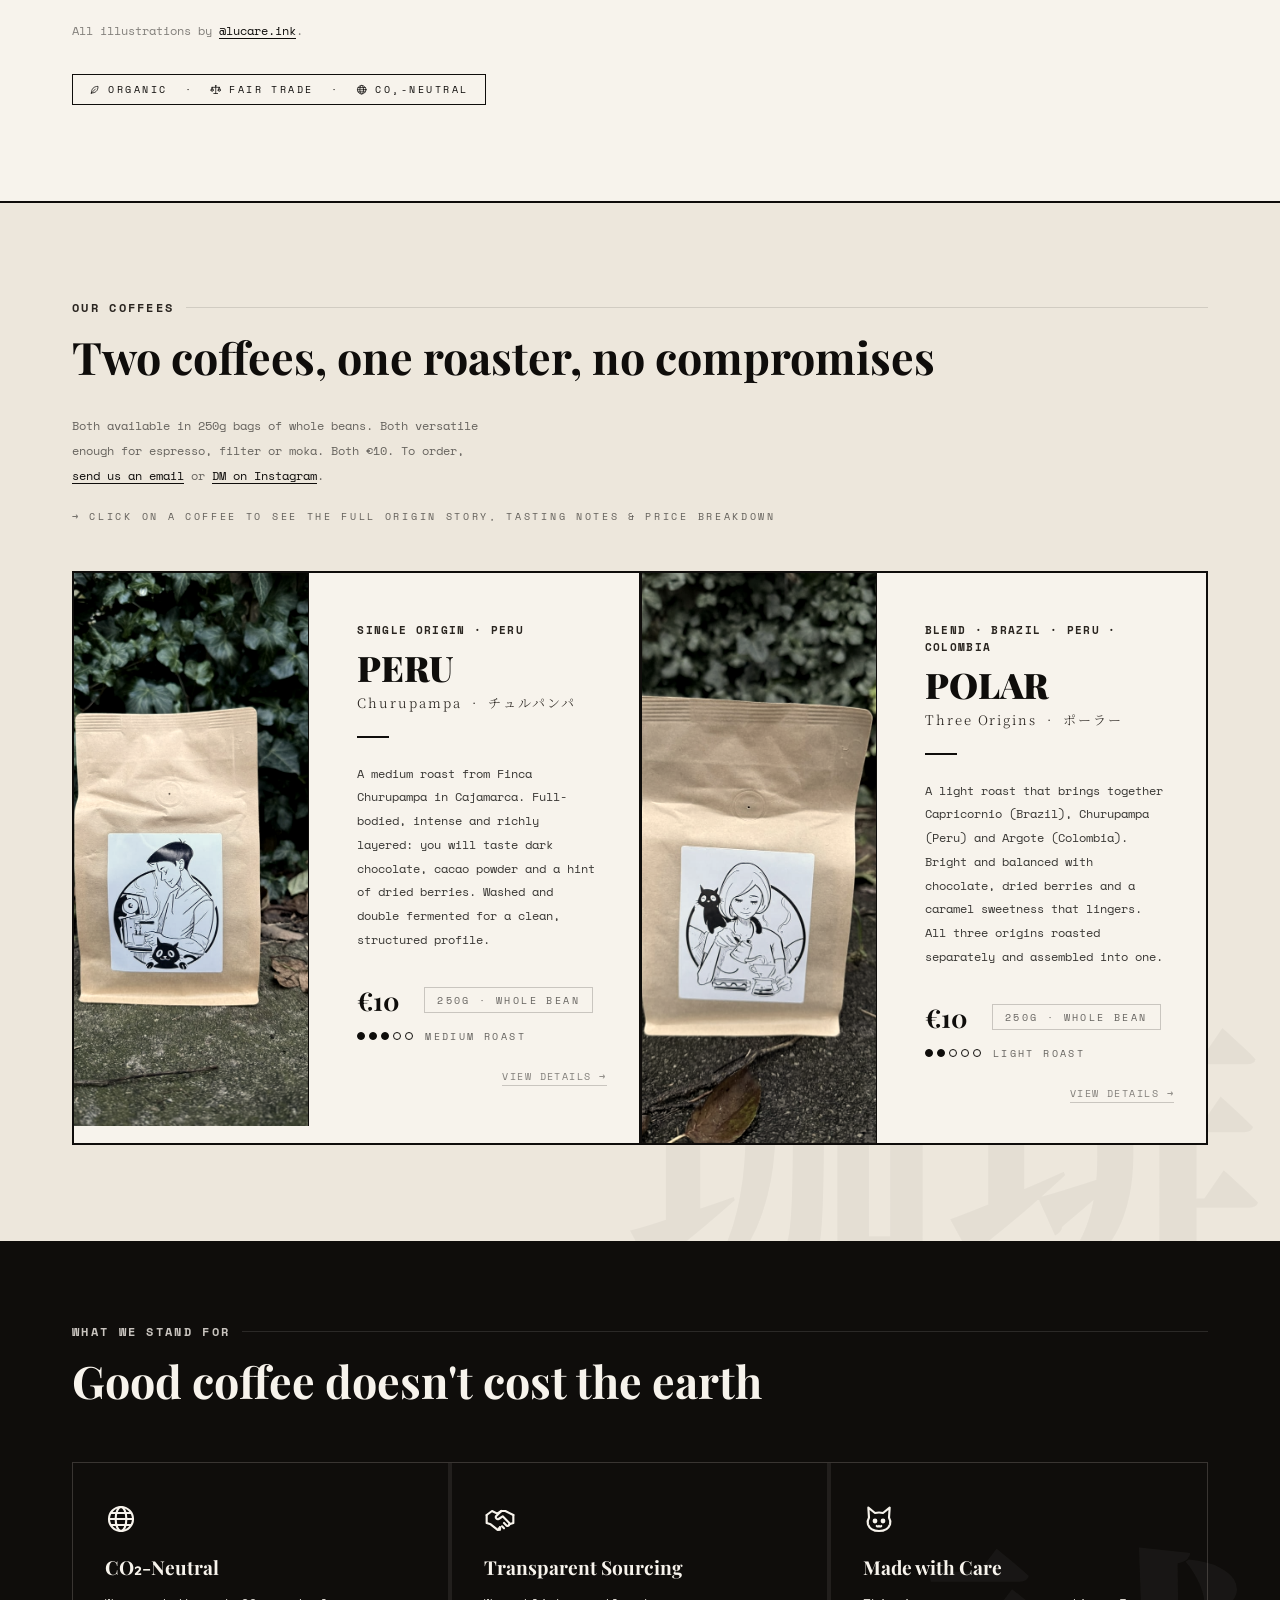
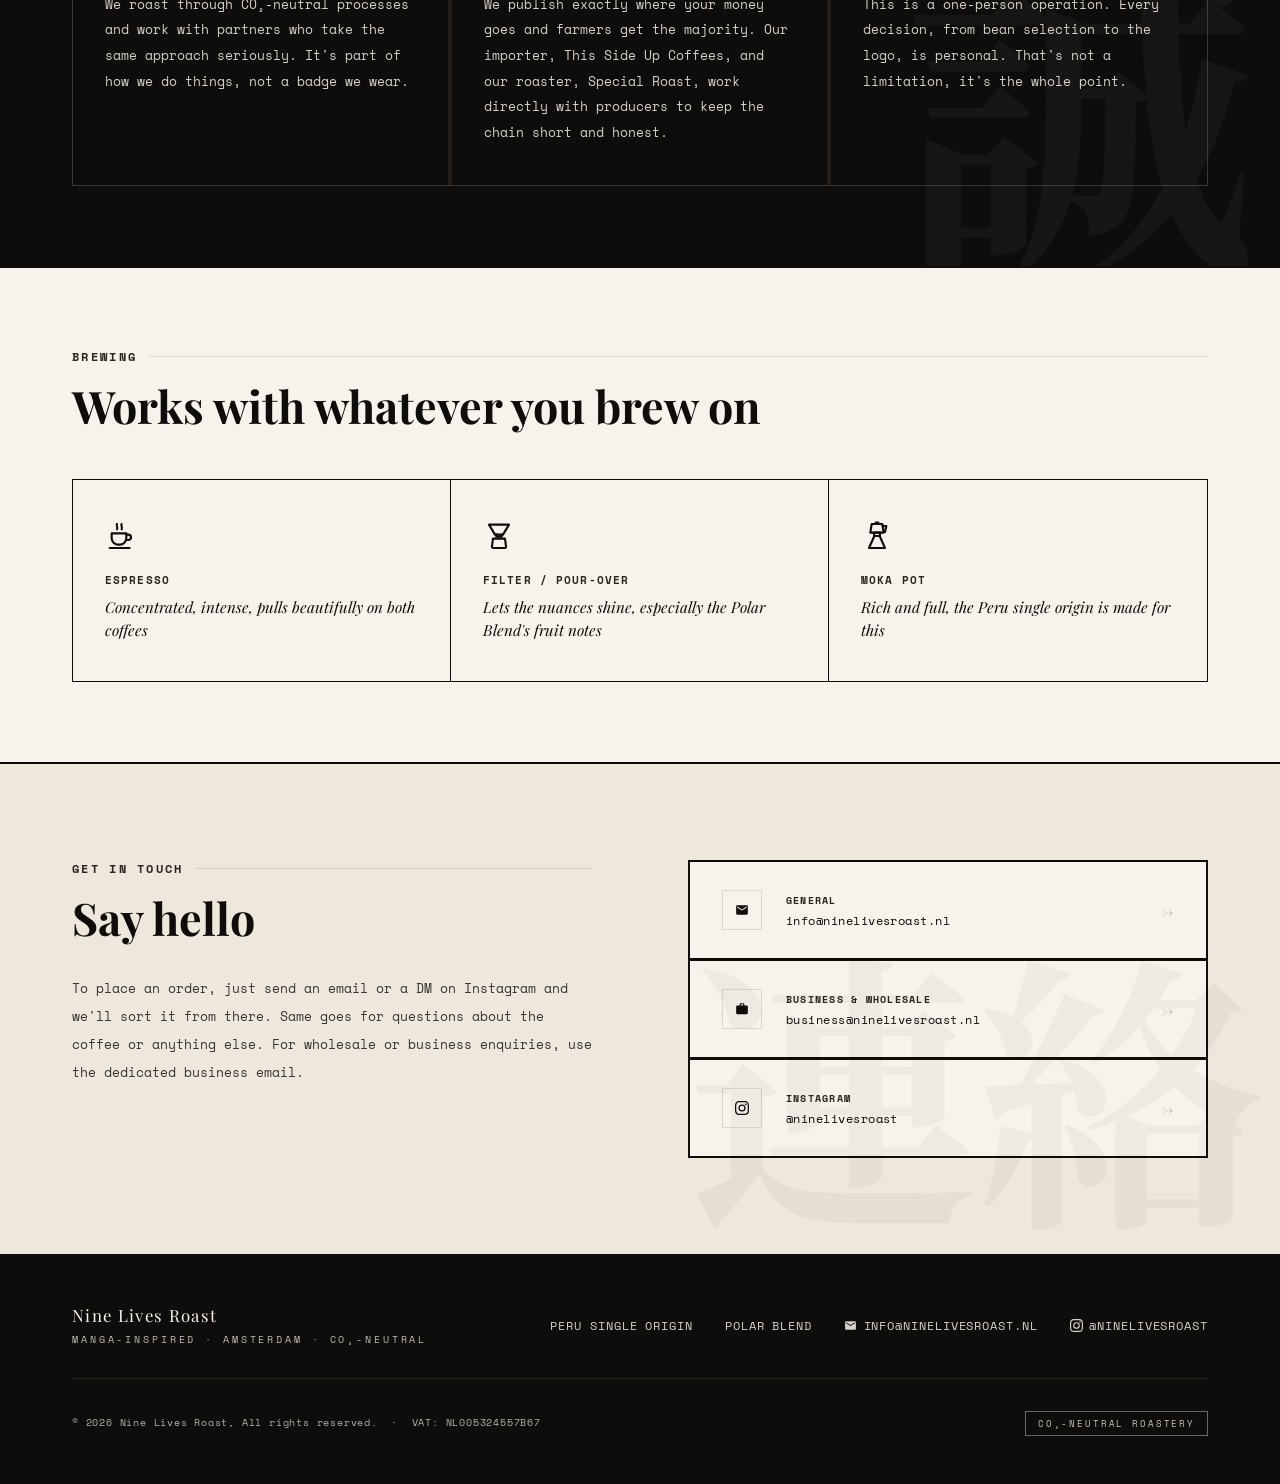
==== commit 0d684fb3: "Readable small text and ink line icons instead of emoji - Raise all small labels to >= ~9.5px and da" ====
--- a/index.html
+++ b/index.html
@@ -67,24 +67,25 @@
     }
 
     .hero-cta-row {
-      display: flex; gap: 1rem; align-items: center;
+      display: flex; flex-wrap: wrap; gap: 1rem; align-items: center;
     }
     .btn-primary {
       display: inline-flex; align-items: center; gap: .5rem;
       background: var(--ink); color: var(--paper);
       font-family: "Space Mono", monospace;
-      font-size: .55rem; letter-spacing: .28em;
+      font-size: .62rem; letter-spacing: .28em;
       text-transform: uppercase; text-decoration: none;
       padding: .9rem 1.75rem;
       transition: background .2s, color .2s;
       border: 2px solid var(--ink);
     }
+    .btn-primary, .btn-secondary { white-space: nowrap; }
     .btn-primary:hover { background: transparent; color: var(--ink); }
     .btn-secondary {
       display: inline-flex; align-items: center; gap: .5rem;
       background: transparent; color: var(--ink);
       font-family: "Space Mono", monospace;
-      font-size: .55rem; letter-spacing: .28em;
+      font-size: .62rem; letter-spacing: .28em;
       text-transform: uppercase; text-decoration: none;
       padding: .9rem 1.75rem;
       transition: background .2s, color .2s;
@@ -115,13 +116,14 @@
       position: relative; z-index: 2;
       display: flex; flex-direction: column;
       align-items: center; gap: 3rem;
+      /* cap to the column so the label cards shrink instead of being clipped on 900–1200px screens */
+      max-width: calc(100% - 3rem);
     }
     .logo-pair {
       display: flex; gap: 3px;
       background: var(--ink);
       border: 2px solid var(--ink);
-      /* shrink with the column instead of being clipped on 900–1200px screens */
-      max-width: calc(100% - 3rem);
+      max-width: 100%;
     }
     .logo-cell {
       background: var(--paper-warm);
@@ -156,7 +158,7 @@
       color: var(--ink); letter-spacing: .04em;
     }
     .logo-cell-sub {
-      font-size: .45rem; letter-spacing: .25em;
+      font-size: .58rem; letter-spacing: .14em;
       text-transform: uppercase; color: var(--muted);
       margin-top: .15rem;
     }
@@ -167,7 +169,7 @@
     }
     .logo-cell-footer:hover .logo-cell-arrow { color: var(--ink); transform: translateX(3px); }
     .hero-stamp {
-      font-size: .48rem; letter-spacing: .3em;
+      font-size: .6rem; letter-spacing: .3em;
       text-transform: uppercase; color: var(--muted);
       text-align: center;
     }
@@ -199,7 +201,7 @@
       animation: marquee 22s linear infinite;
     }
     .marquee-item {
-      font-size: .52rem; letter-spacing: .3em;
+      font-size: .62rem; letter-spacing: .3em;
       text-transform: uppercase;
       color: rgba(247,243,236,.5);
       flex-shrink: 0;
@@ -242,7 +244,7 @@
       display: inline-flex; gap: .5rem; align-items: center;
       border: 1.5px solid var(--ink);
       padding: .45rem 1rem;
-      font-size: .55rem; letter-spacing: .25em;
+      font-size: .62rem; letter-spacing: .25em;
       text-transform: uppercase; color: var(--ink); margin-top: 2rem;
     }
 
@@ -367,7 +369,7 @@
       font-size: 1.6rem; font-weight: 700; color: var(--ink);
     }
     .product-tag {
-      font-size: .48rem; letter-spacing: .25em;
+      font-size: .6rem; letter-spacing: .25em;
       text-transform: uppercase; color: var(--muted);
       border: 1px solid rgba(15,13,11,.2);
       padding: .3rem .75rem;
@@ -381,7 +383,7 @@
     }
     .pip.filled { background: var(--ink); }
     .roast-label {
-      font-size: .48rem; letter-spacing: .25em;
+      font-size: .6rem; letter-spacing: .25em;
       text-transform: uppercase; color: var(--muted);
       margin-left: .5rem;
     }
@@ -421,7 +423,8 @@
     .value-cell:last-child { border-right: none; }
     .value-cell:hover { background: rgba(247,243,236,.04); }
     .value-icon {
-      font-size: 1.4rem; margin-bottom: 1.2rem; display: block;
+      width: 2rem; height: 2rem; margin-bottom: 1.2rem; display: block;
+      color: var(--paper);
     }
     .value-name {
       font-family: "Playfair Display", serif;
@@ -454,7 +457,7 @@
     }
     .method-card:last-child { border-right: none; }
     .method-card:hover { background: var(--paper-warm); }
-    .method-icon { font-size: 1.5rem; margin-bottom: 1.2rem; display: block; }
+    .method-icon { width: 2rem; height: 2rem; margin-bottom: 1.2rem; display: block; color: var(--ink); }
     .method-name {
       font-size: .7rem; letter-spacing: .1em; text-transform: uppercase; color: var(--ink-mid); margin-bottom: .5rem; font-weight: 700;
     }
@@ -537,10 +540,10 @@
       .logo-pair { flex-direction: column; width: 100%; max-width: none; }
       .logo-cell { width: 100%; flex-basis: auto; }
       .logo-cell-img { height: 220px; }
-      .hero-logo-wrap { padding: 2rem 0 2.5rem; width: 100%; align-items: stretch; gap: 1.5rem; }
+      .hero-logo-wrap { padding: 2rem 0 2.5rem; width: 100%; max-width: none; align-items: stretch; gap: 1.5rem; }
       .logo-cell-footer { padding: 1rem 1.25rem; }
       .logo-cell-name { font-size: .8rem; }
-      .logo-cell-sub { font-size: .42rem; }
+      .logo-cell-sub { font-size: .55rem; }
 
       /* about */
       .about-section { grid-template-columns: 1fr; gap: 3rem; padding: 3.5rem 1.25rem; }
@@ -650,7 +653,7 @@
         </div>
       </div>
       <div class="hero-stamp">Amsterdam, NL · Est. 2025</div>
-      <a href="#contact" class="btn-primary" style="font-size:.55rem; letter-spacing:.28em; padding:.9rem 2.5rem; margin-top:.5rem;">Order now</a>
+      <a href="#contact" class="btn-primary" style="padding:.9rem 2.5rem; margin-top:.5rem;">Order now</a>
     </div>
   </div>
 </section>
@@ -707,7 +710,7 @@
     <p>We partner with a local Amsterdam roaster to source beans ethically from Peru, Colombia, and Brazil, and roast them through CO₂-neutral processes. The result is delicious, sustainable coffee that doesn't ask you to compromise on either.</p>
     <p>Running as a solo eenmanszaak keeps things small and personal: every bag that reaches you has been thought about, not just processed.</p>
     <p style="font-size:.72rem; line-height:2.0; color:rgba(15,13,11,.5);">All illustrations by <a href="https://www.instagram.com/lucare.ink/" target="_blank" rel="noopener" style="color:var(--ink); text-decoration:underline; text-underline-offset:3px;">@lucare.ink</a>.</p>
-    <div class="about-badge">🌿 Organic &nbsp;·&nbsp; ☯ Fair Trade &nbsp;·&nbsp; 🌍 CO₂-Neutral</div>
+    <div class="about-badge"><svg class="badge-icon" aria-hidden="true"><use href="icons.svg#leaf"/></svg> Organic &nbsp;·&nbsp; <svg class="badge-icon" aria-hidden="true"><use href="icons.svg#scale"/></svg> Fair Trade &nbsp;·&nbsp; <svg class="badge-icon" aria-hidden="true"><use href="icons.svg#globe"/></svg> CO₂-Neutral</div>
   </div>
 
   <div class="about-stats">
@@ -736,7 +739,7 @@
   <h2 class="section-title">Two coffees, one roaster, no compromises</h2>
   <p style="font-size:.78rem; line-height:2.0; color:rgba(15,13,11,.6); max-width:58ch;">Both available in 250g bags of whole beans. Both versatile enough for espresso, filter or moka. Both €10. To order, <a href="mailto:info@ninelivesroast.nl" style="color:var(--ink); text-decoration:underline; text-underline-offset:3px;">send us an email</a> or <a href="https://www.instagram.com/ninelivesroast" target="_blank" rel="noopener" style="color:var(--ink); text-decoration:underline; text-underline-offset:3px;">DM on Instagram</a>.</p>
 
-  <div style="font-size:.48rem; letter-spacing:.28em; text-transform:uppercase; color:var(--muted); margin-top:1.25rem;">
+  <div style="font-size:.6rem; letter-spacing:.28em; text-transform:uppercase; color:var(--muted); margin-top:1.25rem;">
     → Click on a coffee to see the full origin story, tasting notes &amp; price breakdown
   </div>
 
@@ -813,17 +816,17 @@
   <h2 class="section-title">Good coffee doesn't cost the earth</h2>
   <div class="values-grid">
     <div class="value-cell">
-      <span class="value-icon">🌍</span>
+      <svg class="value-icon" aria-hidden="true"><use href="icons.svg#globe"/></svg>
       <div class="value-name">CO₂-Neutral</div>
       <div class="value-desc">We roast through CO₂-neutral processes and work with partners who take the same approach seriously. It's part of how we do things, not a badge we wear.</div>
     </div>
     <div class="value-cell">
-      <span class="value-icon">🤝</span>
+      <svg class="value-icon" aria-hidden="true"><use href="icons.svg#handshake"/></svg>
       <div class="value-name">Transparent Sourcing</div>
       <div class="value-desc">We publish exactly where your money goes and farmers get the majority. Our importer, This Side Up Coffees, and our roaster, Special Roast, work directly with producers to keep the chain short and honest.</div>
     </div>
     <div class="value-cell">
-      <span class="value-icon">🐱</span>
+      <svg class="value-icon" aria-hidden="true"><use href="icons.svg#cat"/></svg>
       <div class="value-name">Made with Care</div>
       <div class="value-desc">This is a one-person operation. Every decision, from bean selection to the logo, is personal. That's not a limitation, it's the whole point.</div>
     </div>
@@ -836,17 +839,17 @@
   <h2 class="section-title">Works with whatever you brew on</h2>
   <div class="methods-grid">
     <div class="method-card">
-      <span class="method-icon">☕</span>
+      <svg class="method-icon" aria-hidden="true"><use href="icons.svg#espresso"/></svg>
       <div class="method-name">Espresso</div>
       <div class="method-desc">Concentrated, intense, pulls beautifully on both coffees</div>
     </div>
     <div class="method-card">
-      <span class="method-icon">🫖</span>
+      <svg class="method-icon" aria-hidden="true"><use href="icons.svg#pourover"/></svg>
       <div class="method-name">Filter / Pour-over</div>
       <div class="method-desc">Lets the nuances shine, especially the Polar Blend's fruit notes</div>
     </div>
     <div class="method-card">
-      <span class="method-icon">🫕</span>
+      <svg class="method-icon" aria-hidden="true"><use href="icons.svg#moka"/></svg>
       <div class="method-name">Moka Pot</div>
       <div class="method-desc">Rich and full, the Peru single origin is made for this</div>
     </div>
--- a/site.css
+++ b/site.css
@@ -10,7 +10,7 @@
   --paper-warm: #ede7dc;
   --panel-bg:   #faf7f2;
   --rule-lt:    rgba(15,13,11,.12);
-  --muted:      rgba(15,13,11,.4);
+  --muted:      rgba(15,13,11,.62); /* ≥4.5:1 on paper for small labels */
   --nav-h:      4.5rem;
   --title-gap:  2rem;
 }
@@ -170,6 +170,12 @@
   line-height: 1.1;
 }
 
+/* inline line icons (icons.svg) inside text badges */
+.badge-icon {
+  width: 1.15em; height: 1.15em;
+  vertical-align: -.25em;
+}
+
 /* ══════════════════════════════════
    FOOTER
 ══════════════════════════════════ */
@@ -192,7 +198,7 @@
   color: var(--paper);
 }
 .footer-sub {
-  font-size: .5rem; letter-spacing: .3em;
+  font-size: .6rem; letter-spacing: .3em;
   text-transform: uppercase;
   color: rgba(247,243,236,.75); margin-top: .35rem;
 }
@@ -223,7 +229,7 @@
   text-decoration: underline; text-underline-offset: 3px;
 }
 .co2-badge {
-  font-size: .5rem; letter-spacing: .2em;
+  font-size: .58rem; letter-spacing: .2em;
   text-transform: uppercase;
   color: rgba(247,243,236,.8);
   border: 1px solid rgba(247,243,236,.4);
